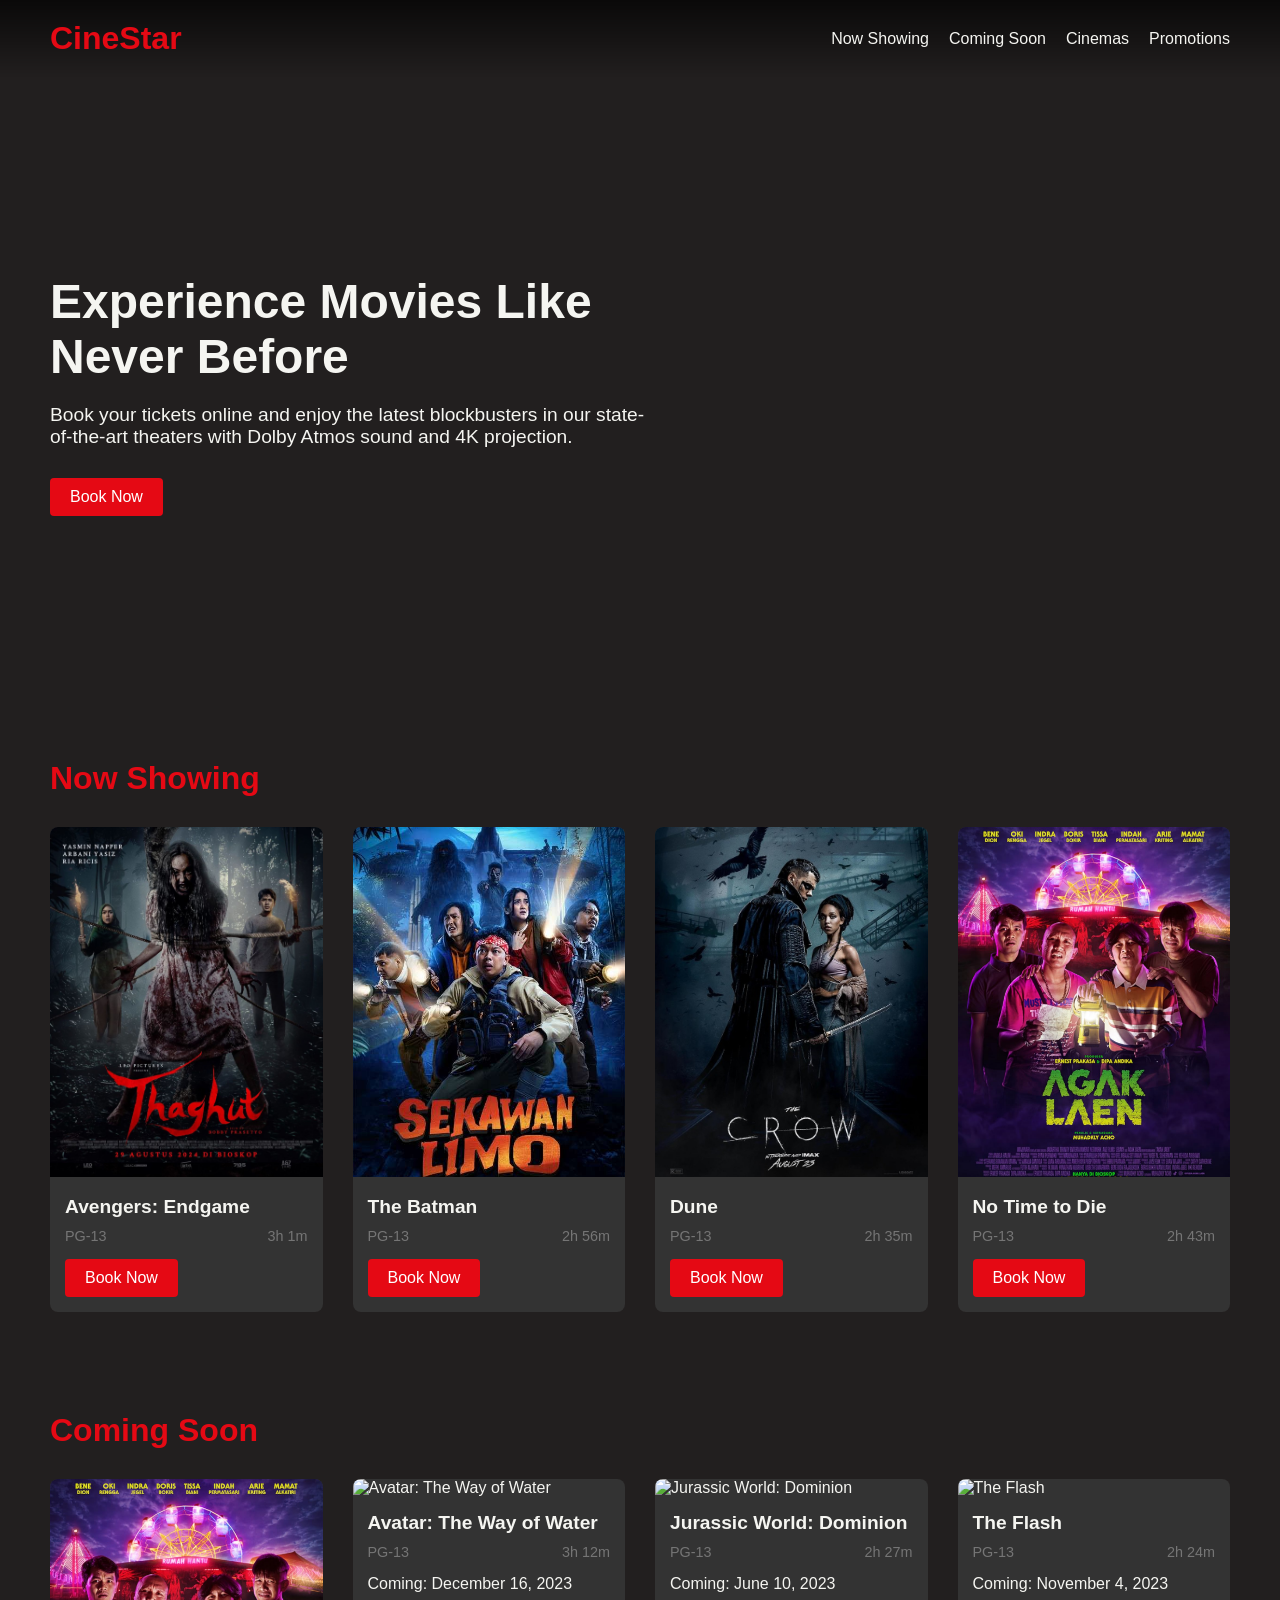
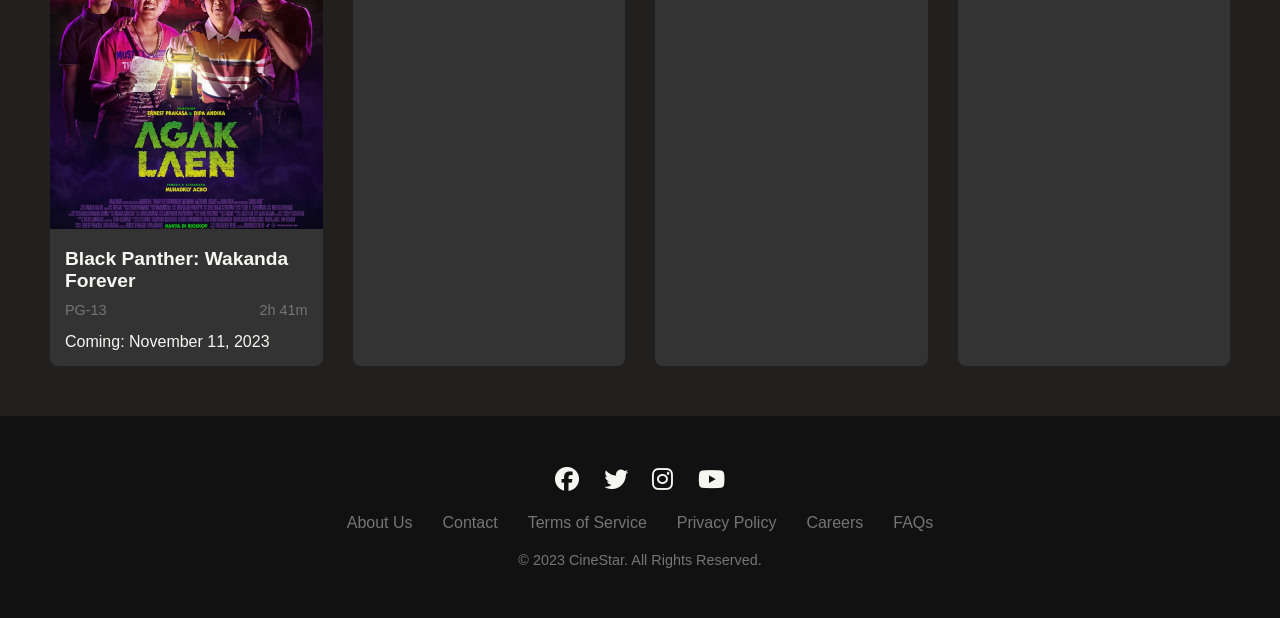
==== index.html @ fe5dc3d9 "Add files via upload" ====
<!DOCTYPE html>
<html lang="id">
<head>
    <meta charset="UTF-8">
    <meta name="viewport" content="width=device-width, initial-scale=1.0">
    <title>CineStar - Tiket Bioskop Online</title>
    <link rel="stylesheet" href="style.css">
    <link rel="stylesheet" href="https://cdnjs.cloudflare.com/ajax/libs/font-awesome/6.4.0/css/all.min.css">
 
</head>
<body>
    <header id="header">
        <a href="#" class="logo">CineStar</a>
        <nav>
            <ul>
                <li><a href="#now-showing">Now Showing</a></li>
                <li><a href="#coming-soon">Coming Soon</a></li>
                <li><a href="#cinemas">Cinemas</a></li>
                <li><a href="#promotions">Promotions</a></li>
            </ul>
        </nav>
    </header>

    <section class="hero">
        <div class="hero-content">
            <h1>Experience Movies Like Never Before</h1>
            <p>Book your tickets online and enjoy the latest blockbusters in our state-of-the-art theaters with Dolby Atmos sound and 4K projection.</p>
            <button class="btn">Book Now</button>
        </div>
    </section>

    <section id="now-showing" class="now-showing">
        <h2 class="section-title">Now Showing</h2>
        <div class="movies-container" id="nowShowingMovies">
            <!-- Movies will be loaded here via JavaScript -->
        </div>
    </section>

    <section id="coming-soon" class="coming-soon">
        <h2 class="section-title">Coming Soon</h2>
        <div class="movies-container" id="comingSoonMovies">
            <!-- Movies will be loaded here via JavaScript -->
        </div>
    </section>

    <div id="bookingModal" class="booking-modal">
        <div class="modal-content">
            <span class="close-modal">&times;</span>
            
            <div class="modal-header">
                <img id="modalMoviePoster" class="modal-poster" src="" alt="Movie Poster">
                <div class="modal-movie-info">
                    <h2 id="modalMovieTitle">Movie Title</h2>
                    <p id="modalMovieGenre">Action, Adventure</p>
                    <p id="modalMovieDuration">2h 15m</p>
                    <p id="modalMovieSynopsis">Lorem ipsum dolor sit amet, consectetur adipiscing elit. Nullam auctor, nisl eget ultricies tincidunt, nisl nisl aliquam nisl, eget ultricies nisl nisl eget nisl.</p>
                </div>
            </div>

            <div class="booking-steps">
                <div class="step active" data-step="1">
                    <div class="step-number">1</div>
                    <div>Date & Time</div>
                </div>
                <div class="step" data-step="2">
                    <div class="step-number">2</div>
                    <div>Seats</div>
                </div>
                <div class="step" data-step="3">
                    <div class="step-number">3</div>
                    <div>Payment</div>
                </div>
            </div>

            <!-- Step 1: Date & Time -->
            <div id="step1" class="booking-form active">
                <div class="form-row">
                    <div class="form-group">
                        <label for="cinema">Cinema</label>
                        <select id="cinema">
                            <option value="">Select Cinema</option>
                            <option value="cinestar-central">CineStar Central Plaza</option>
                            <option value="cinestar-west">CineStar West Mall</option>
                            <option value="cinestar-east">CineStar East Point</option>
                        </select>
                    </div>
                    <div class="form-group">
                        <label for="date">Date</label>
                        <input type="date" id="date">
                    </div>
                </div>
                <div class="form-group">
                    <label>Available Times</label>
                    <div class="time-slots">
                        <button class="time-slot btn">10:00 AM</button>
                        <button class="time-slot btn">1:30 PM</button>
                        <button class="time-slot btn">4:45 PM</button>
                        <button class="time-slot btn">8:00 PM</button>
                        <button class="time-slot btn">10:30 PM</button>
                    </div>
                </div>
                <div class="navigation-buttons">
                    <button class="btn next-step" data-next="2">Next</button>
                </div>
            </div>

            <!-- Step 2: Seats Selection -->
            <div id="step2" class="booking-form">
                <div class="form-group">
                    <label for="ticket-type">Ticket Type</label>
                    <select id="ticket-type">
                        <option value="regular">Regular - Rp 40,000</option>
                        <option value="premium">Premium - Rp 60,000</option>
                        <option value="vip">VIP - Rp 80,000</option>
                    </select>
                </div>
                
                <div class="cinema-seats">
                    <div class="screen">SCREEN</div>
                    
                    <div class="seats-legend">
                        <div class="legend-item">
                            <div class="legend-color available"></div>
                            <span>Available</span>
                        </div>
                        <div class="legend-item">
                            <div class="legend-color selected-legend"></div>
                            <span>Selected</span>
                        </div>
                        <div class="legend-item">
                            <div class="legend-color occupied-legend"></div>
                            <span>Occupied</span>
                        </div>
                    </div>
                    
                    <div class="seats-grid" id="seatsGrid">
                        <!-- Seats will be generated via JavaScript -->
                    </div>
                </div>
                
                <div class="booking-summary">
                    <div class="summary-item">
                        <span>Movie:</span>
                        <span id="summary-movie">Avengers: Endgame</span>
                    </div>
                    <div class="summary-item">
                        <span>Cinema:</span>
                        <span id="summary-cinema">CineStar Central Plaza</span>
                    </div>
                    <div class="summary-item">
                        <span>Date & Time:</span>
                        <span id="summary-time">May 15, 2023 - 4:45 PM</span>
                    </div>
                    <div class="summary-item">
                        <span>Seats:</span>
                        <span id="summary-seats">-</span>
                    </div>
                    <div class="summary-item">
                        <span>Ticket Type:</span>
                        <span id="summary-ticket-type">Regular</span>
                    </div>
                    <div class="summary-item summary-total">
                        <span>Total:</span>
                        <span id="summary-total">Rp 0</span>
                    </div>
                </div>
                
                <div class="navigation-buttons">
                    <button class="btn prev-step" data-prev="1">Back</button>
                    <button class="btn next-step" data-next="3">Next</button>
                </div>
            </div>

            <!-- Step 3: Payment -->
            <div id="step3" class="booking-form">
                <div class="form-group">
                    <label for="name">Full Name</label>
                    <input type="text" id="name" placeholder="Enter your full name">
                </div>
                <div class="form-group">
                    <label for="email">Email</label>
                    <input type="email" id="email" placeholder="Enter your email">
                </div>
                <div class="form-group">
                    <label for="phone">Phone Number</label>
                    <input type="tel" id="phone" placeholder="Enter your phone number">
                </div>
                <div class="form-group">
                    <label for="payment-method">Payment Method</label>
                    <select id="payment-method">
                        <option value="">Select Payment Method</option>
                        <option value="credit-card">Credit Card</option>
                        <option value="debit-card">Debit Card</option>
                        <option value="gopay">GoPay</option>
                        <option value="ovo">OVO</option>
                        <option value="dana">DANA</option>
                    </select>
                </div>
                
                <div class="booking-summary">
                    <div class="summary-item">
                        <span>Movie:</span>
                        <span id="summary-movie-final">Avengers: Endgame</span>
                    </div>
                    <div class="summary-item">
                        <span>Cinema:</span>
                        <span id="summary-cinema-final">CineStar Central Plaza</span>
                    </div>
                    <div class="summary-item">
                        <span>Date & Time:</span>
                        <span id="summary-time-final">May 15, 2023 - 4:45 PM</span>
                    </div>
                    <div class="summary-item">
                        <span>Seats:</span>
                        <span id="summary-seats-final">A3, A4</span>
                    </div>
                    <div class="summary-item">
                        <span>Ticket Type:</span>
                        <span id="summary-ticket-type-final">Regular (x2)</span>
                    </div>
                    <div class="summary-item summary-total">
                        <span>Total:</span>
                        <span id="summary-total-final">Rp 80,000</span>
                    </div>
                </div>
                
                <div class="navigation-buttons">
                    <button class="btn prev-step" data-prev="2">Back</button>
                    <button class="btn" id="confirm-payment">Confirm Payment</button>
                </div>
            </div>
        </div>
    </div>

    <footer>
        <div class="social-links">
            <a href="#"><i class="fab fa-facebook"></i></a>
            <a href="#"><i class="fab fa-twitter"></i></a>
            <a href="#"><i class="fab fa-instagram"></i></a>
            <a href="#"><i class="fab fa-youtube"></i></a>
        </div>
        <div class="footer-links">
            <a href="#">About Us</a>
            <a href="#">Contact</a>
            <a href="#">Terms of Service</a>
            <a href="#">Privacy Policy</a>
            <a href="#">Careers</a>
            <a href="#">FAQs</a>
        </div>
        <p class="copyright">© 2023 CineStar. All Rights Reserved.</p>
    </footer>

     <script src="script.js"></script>
</body>
</html>
---- style.css ----
:root {
            --primary: #e50914;
            --secondary: #b81d24;
            --dark: #221f1f;
            --light: #f5f5f1;
            --gray: #757575;
        }

        * {
            margin: 0;
            padding: 0;
            box-sizing: border-box;
            font-family: 'Segoe UI', Tahoma, Geneva, Verdana, sans-serif;
        }

        body {
            background-color: var(--dark);
            color: var(--light);
        }

        header {
            background: linear-gradient(to bottom, rgba(0,0,0,0.7), rgba(0,0,0,0));
            padding: 20px 50px;
            display: flex;
            justify-content: space-between;
            align-items: center;
            position: fixed;
            width: 100%;
            top: 0;
            z-index: 100;
            transition: all 0.3s;
        }

        header.scrolled {
            background-color: var(--dark);
            box-shadow: 0 2px 10px rgba(0,0,0,0.5);
        }

        .logo {
            color: var(--primary);
            font-size: 2rem;
            font-weight: bold;
            text-decoration: none;
        }

        nav ul {
            display: flex;
            list-style: none;
        }

        nav ul li {
            margin-left: 20px;
        }

        nav ul li a {
            color: var(--light);
            text-decoration: none;
            font-weight: 500;
            transition: color 0.3s;
        }

        nav ul li a:hover {
            color: var(--primary);
        }

        .hero {
            height: 70vh;
            background: url('https://via.placeholder.com/1920x1080') no-repeat center center/cover;
            display: flex;
            align-items: center;
            padding: 0 50px;
            margin-top: 80px;
        }

        .hero-content {
            max-width: 600px;
        }

        .hero h1 {
            font-size: 3rem;
            margin-bottom: 20px;
        }

        .hero p {
            font-size: 1.2rem;
            margin-bottom: 30px;
        }

        .btn {
            padding: 10px 20px;
            background-color: var(--primary);
            color: white;
            border: none;
            border-radius: 4px;
            font-size: 1rem;
            cursor: pointer;
            transition: background-color 0.3s;
        }

        .btn:hover {
            background-color: var(--secondary);
        }

        .now-showing, .coming-soon {
            padding: 50px;
        }

        .section-title {
            font-size: 2rem;
            margin-bottom: 30px;
            color: var(--primary);
        }

        .movies-container {
            display: grid;
            grid-template-columns: repeat(auto-fill, minmax(250px, 1fr));
            gap: 30px;
        }

        .movie-card {
            background-color: #333;
            border-radius: 8px;
            overflow: hidden;
            transition: transform 0.3s;
            cursor: pointer;
        }

        .movie-card:hover {
            transform: scale(1.05);
        }

        .movie-poster {
            width: 100%;
            height: 350px;
            object-fit: cover;
        }

        .movie-info {
            padding: 15px;
        }

        .movie-title {
            font-size: 1.2rem;
            margin-bottom: 10px;
        }

        .movie-meta {
            display: flex;
            justify-content: space-between;
            color: var(--gray);
            font-size: 0.9rem;
            margin-bottom: 15px;
        }

        .booking-modal {
            display: none;
            position: fixed;
            top: 0;
            left: 0;
            width: 100%;
            height: 100%;
            background-color: rgba(0,0,0,0.8);
            z-index: 200;
            overflow-y: auto;
        }

        .modal-content {
            background-color: var(--dark);
            margin: 50px auto;
            padding: 30px;
            border-radius: 8px;
            max-width: 800px;
            width: 90%;
            position: relative;
        }

        .close-modal {
            position: absolute;
            top: 20px;
            right: 20px;
            font-size: 1.5rem;
            color: var(--light);
            cursor: pointer;
        }

        .modal-header {
            display: flex;
            margin-bottom: 30px;
        }

        .modal-poster {
            width: 200px;
            height: 300px;
            object-fit: cover;
            border-radius: 4px;
            margin-right: 30px;
        }

        .modal-movie-info h2 {
            font-size: 2rem;
            margin-bottom: 10px;
        }

        .modal-movie-info p {
            margin-bottom: 15px;
            line-height: 1.6;
        }

        .booking-steps {
            display: flex;
            margin-bottom: 20px;
        }

        .step {
            flex: 1;
            text-align: center;
            padding: 10px;
            position: relative;
            color: var(--gray);
        }

        .step.active {
            color: var(--primary);
            font-weight: bold;
        }

        .step:not(:last-child)::after {
            content: '';
            position: absolute;
            top: 50%;
            right: 0;
            width: 100%;
            height: 2px;
            background-color: var(--gray);
            z-index: -1;
        }

        .step.active:not(:last-child)::after {
            background-color: var(--primary);
        }

        .step-number {
            display: inline-block;
            width: 30px;
            height: 30px;
            background-color: var(--gray);
            color: white;
            border-radius: 50%;
            line-height: 30px;
            margin-bottom: 5px;
        }

        .step.active .step-number {
            background-color: var(--primary);
        }

        .booking-form {
            display: none;
        }

        .booking-form.active {
            display: block;
        }

        .form-group {
            margin-bottom: 20px;
        }

        .form-group label {
            display: block;
            margin-bottom: 8px;
            font-weight: 500;
        }

        .form-group input, .form-group select {
            width: 100%;
            padding: 10px;
            background-color: #333;
            border: 1px solid #555;
            border-radius: 4px;
            color: white;
        }

        .form-row {
            display: flex;
            gap: 20px;
        }

        .form-row .form-group {
            flex: 1;
        }

        .cinema-seats {
            margin-top: 30px;
        }

        .screen {
            background-color: var(--light);
            color: var(--dark);
            text-align: center;
            padding: 10px;
            margin-bottom: 30px;
            border-radius: 4px;
            font-weight: bold;
        }

        .seats-grid {
            display: grid;
            grid-template-columns: repeat(10, 1fr);
            gap: 10px;
            margin-bottom: 30px;
        }

        .seat {
            width: 30px;
            height: 30px;
            background-color: #444;
            border-radius: 4px;
            cursor: pointer;
            display: flex;
            align-items: center;
            justify-content: center;
            font-size: 0.7rem;
        }

        .seat.selected {
            background-color: var(--primary);
        }

        .seat.occupied {
            background-color: var(--gray);
            cursor: not-allowed;
        }

        .seat.legend {
            cursor: default;
            background-color: transparent;
        }

        .seats-legend {
            display: flex;
            justify-content: center;
            gap: 20px;
            margin-bottom: 30px;
        }

        .legend-item {
            display: flex;
            align-items: center;
            gap: 5px;
        }

        .legend-color {
            width: 20px;
            height: 20px;
            border-radius: 3px;
        }

        .available {
            background-color: #444;
        }

        .selected-legend {
            background-color: var(--primary);
        }

        .occupied-legend {
            background-color: var(--gray);
        }

        .booking-summary {
            background-color: #333;
            padding: 20px;
            border-radius: 8px;
            margin-top: 30px;
        }

        .summary-item {
            display: flex;
            justify-content: space-between;
            margin-bottom: 10px;
        }

        .summary-total {
            font-weight: bold;
            font-size: 1.2rem;
            border-top: 1px solid #555;
            padding-top: 10px;
            margin-top: 10px;
        }

        .navigation-buttons {
            display: flex;
            justify-content: space-between;
            margin-top: 30px;
        }

        footer {
            background-color: #111;
            padding: 50px;
            text-align: center;
        }

        .social-links {
            margin-bottom: 20px;
        }

        .social-links a {
            color: var(--light);
            font-size: 1.5rem;
            margin: 0 10px;
            transition: color 0.3s;
        }

        .social-links a:hover {
            color: var(--primary);
        }

        .footer-links {
            display: flex;
            justify-content: center;
            flex-wrap: wrap;
            margin-bottom: 20px;
        }

        .footer-links a {
            color: var(--gray);
            text-decoration: none;
            margin: 0 15px;
            transition: color 0.3s;
        }

        .footer-links a:hover {
            color: var(--light);
        }

        .copyright {
            color: var(--gray);
            font-size: 0.9rem;
        }

        @media (max-width: 768px) {
            header {
                padding: 15px 20px;
            }

            .hero {
                padding: 0 20px;
                height: 60vh;
            }

            .hero h1 {
                font-size: 2rem;
            }

            .hero p {
                font-size: 1rem;
            }

            .now-showing, .coming-soon {
                padding: 30px 20px;
            }

            .modal-header {
                flex-direction: column;
            }

            .modal-poster {
                width: 100%;
                height: auto;
                margin-right: 0;
                margin-bottom: 20px;
            }

            .form-row {
                flex-direction: column;
                gap: 0;
            }

            .seats-grid {
                grid-template-columns: repeat(5, 1fr);
            }
        }
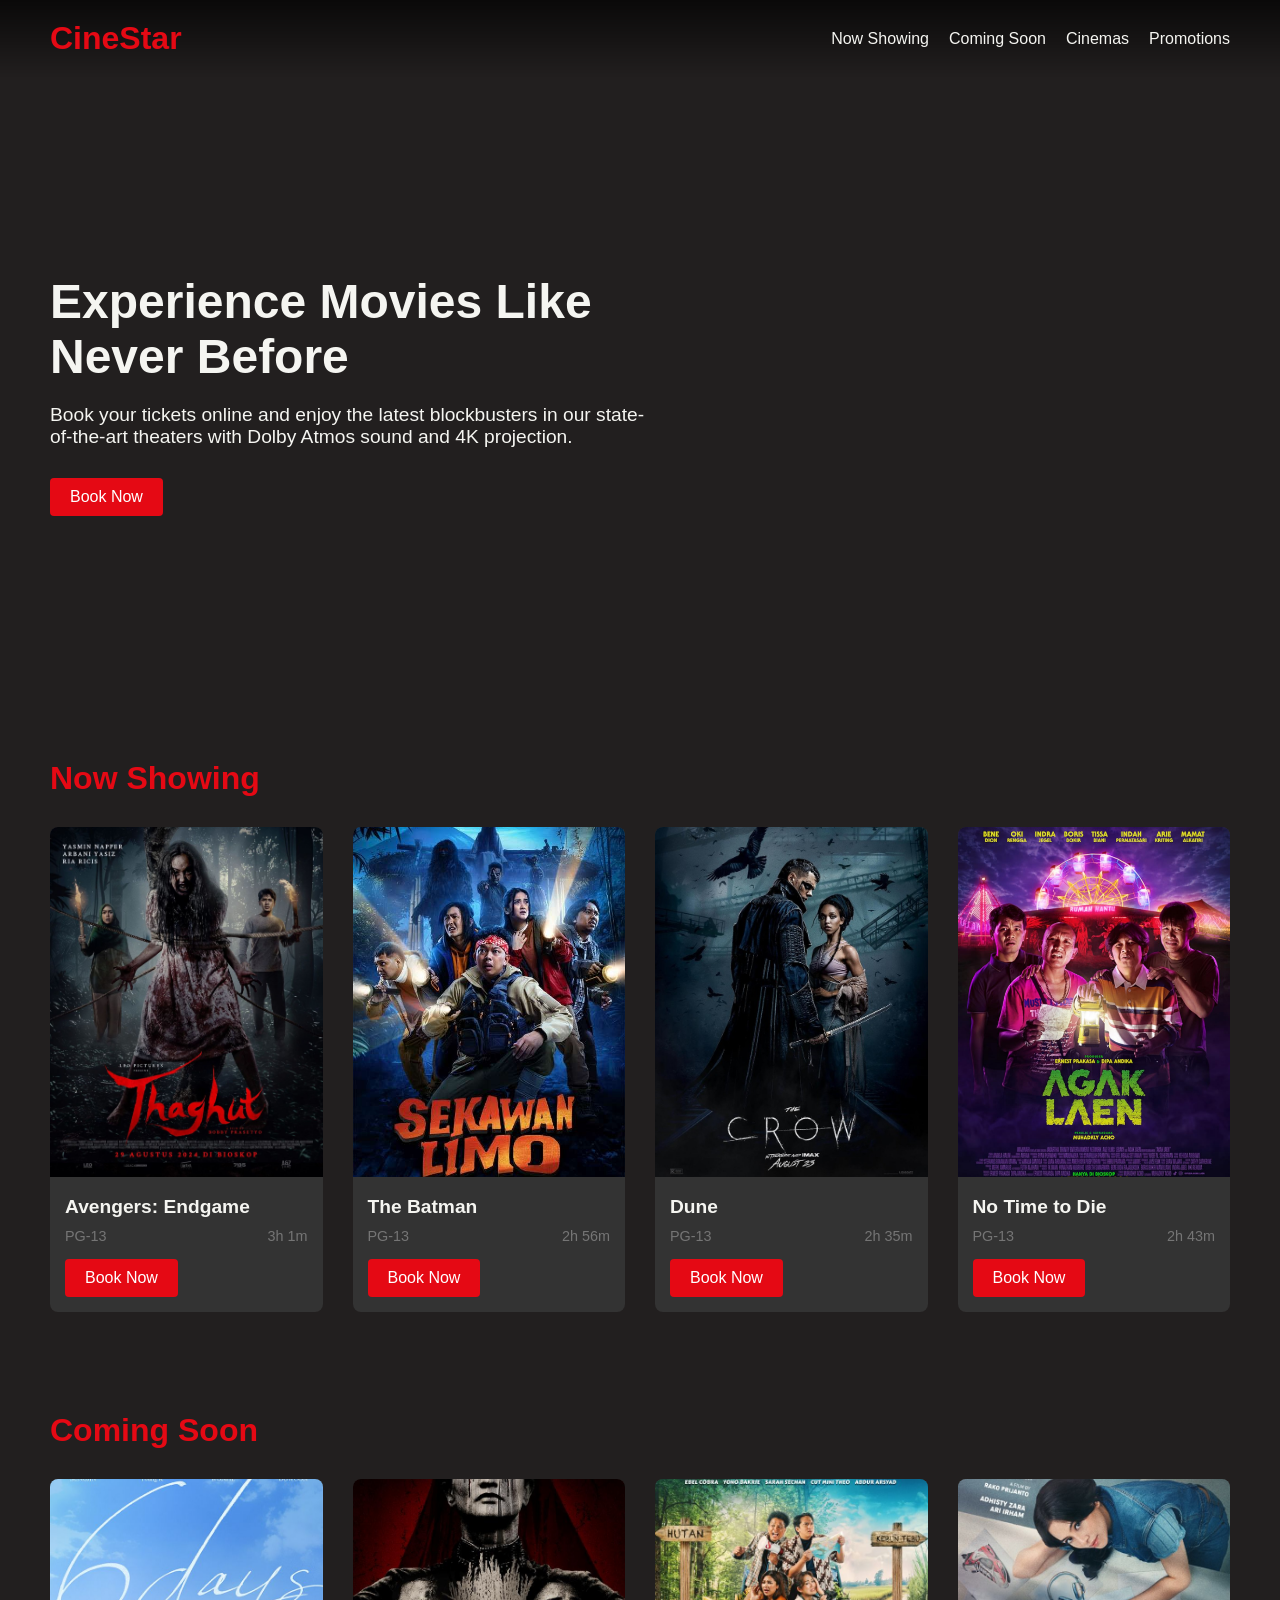
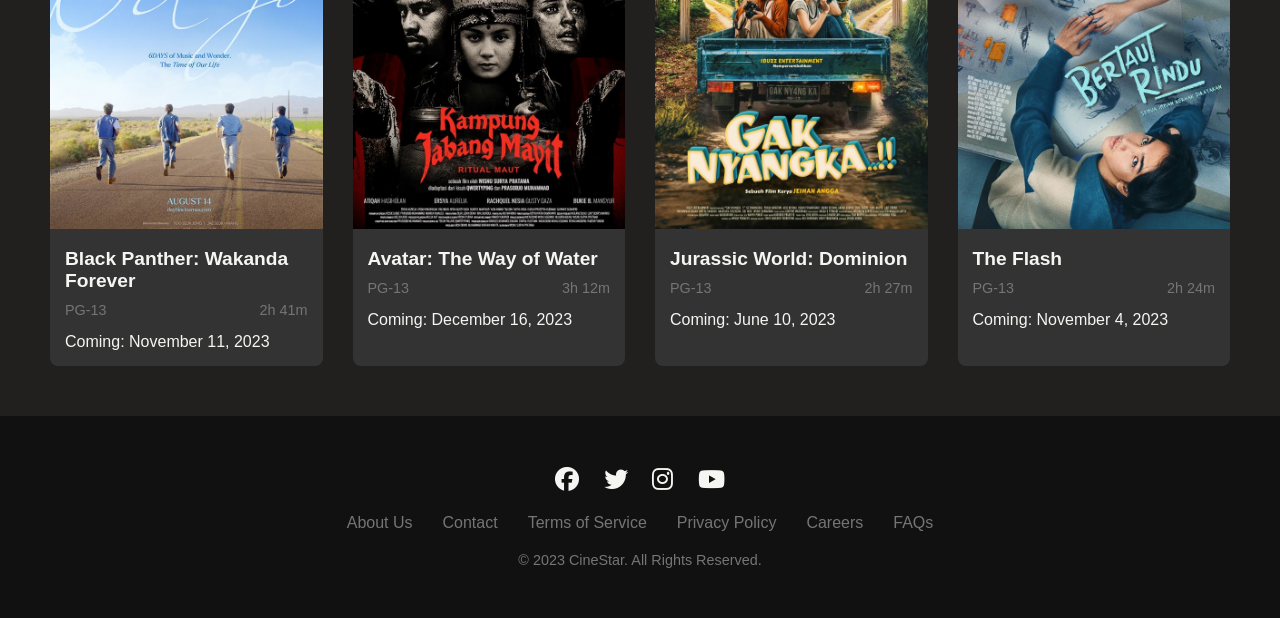
==== commit 9c3b8da1: "menambah gambar film" ====
--- a/index.html
+++ b/index.html
@@ -1,13 +1,15 @@
 <!DOCTYPE html>
 <html lang="id">
+
 <head>
     <meta charset="UTF-8">
     <meta name="viewport" content="width=device-width, initial-scale=1.0">
     <title>CineStar - Tiket Bioskop Online</title>
     <link rel="stylesheet" href="style.css">
     <link rel="stylesheet" href="https://cdnjs.cloudflare.com/ajax/libs/font-awesome/6.4.0/css/all.min.css">
- 
+
 </head>
+
 <body>
     <header id="header">
         <a href="#" class="logo">CineStar</a>
@@ -24,7 +26,8 @@
     <section class="hero">
         <div class="hero-content">
             <h1>Experience Movies Like Never Before</h1>
-            <p>Book your tickets online and enjoy the latest blockbusters in our state-of-the-art theaters with Dolby Atmos sound and 4K projection.</p>
+            <p>Book your tickets online and enjoy the latest blockbusters in our state-of-the-art theaters with Dolby
+                Atmos sound and 4K projection.</p>
             <button class="btn">Book Now</button>
         </div>
     </section>
@@ -32,28 +35,27 @@
     <section id="now-showing" class="now-showing">
         <h2 class="section-title">Now Showing</h2>
         <div class="movies-container" id="nowShowingMovies">
-            <!-- Movies will be loaded here via JavaScript -->
         </div>
     </section>
 
     <section id="coming-soon" class="coming-soon">
         <h2 class="section-title">Coming Soon</h2>
         <div class="movies-container" id="comingSoonMovies">
-            <!-- Movies will be loaded here via JavaScript -->
         </div>
     </section>
 
     <div id="bookingModal" class="booking-modal">
         <div class="modal-content">
             <span class="close-modal">&times;</span>
-            
+
             <div class="modal-header">
                 <img id="modalMoviePoster" class="modal-poster" src="" alt="Movie Poster">
                 <div class="modal-movie-info">
                     <h2 id="modalMovieTitle">Movie Title</h2>
                     <p id="modalMovieGenre">Action, Adventure</p>
                     <p id="modalMovieDuration">2h 15m</p>
-                    <p id="modalMovieSynopsis">Lorem ipsum dolor sit amet, consectetur adipiscing elit. Nullam auctor, nisl eget ultricies tincidunt, nisl nisl aliquam nisl, eget ultricies nisl nisl eget nisl.</p>
+                    <p id="modalMovieSynopsis">Lorem ipsum dolor sit amet, consectetur adipiscing elit. Nullam auctor,
+                        nisl eget ultricies tincidunt, nisl nisl aliquam nisl, eget ultricies nisl nisl eget nisl.</p>
                 </div>
             </div>
 
@@ -72,7 +74,6 @@
                 </div>
             </div>
 
-            <!-- Step 1: Date & Time -->
             <div id="step1" class="booking-form active">
                 <div class="form-row">
                     <div class="form-group">
@@ -104,7 +105,6 @@
                 </div>
             </div>
 
-            <!-- Step 2: Seats Selection -->
             <div id="step2" class="booking-form">
                 <div class="form-group">
                     <label for="ticket-type">Ticket Type</label>
@@ -114,10 +114,10 @@
                         <option value="vip">VIP - Rp 80,000</option>
                     </select>
                 </div>
-                
+
                 <div class="cinema-seats">
                     <div class="screen">SCREEN</div>
-                    
+
                     <div class="seats-legend">
                         <div class="legend-item">
                             <div class="legend-color available"></div>
@@ -132,12 +132,11 @@
                             <span>Occupied</span>
                         </div>
                     </div>
-                    
+
                     <div class="seats-grid" id="seatsGrid">
-                        <!-- Seats will be generated via JavaScript -->
-                    </div>
-                </div>
-                
+                    </div>
+                </div>
+
                 <div class="booking-summary">
                     <div class="summary-item">
                         <span>Movie:</span>
@@ -164,14 +163,14 @@
                         <span id="summary-total">Rp 0</span>
                     </div>
                 </div>
-                
+
                 <div class="navigation-buttons">
                     <button class="btn prev-step" data-prev="1">Back</button>
                     <button class="btn next-step" data-next="3">Next</button>
                 </div>
             </div>
 
-            <!-- Step 3: Payment -->
+
             <div id="step3" class="booking-form">
                 <div class="form-group">
                     <label for="name">Full Name</label>
@@ -196,7 +195,7 @@
                         <option value="dana">DANA</option>
                     </select>
                 </div>
-                
+
                 <div class="booking-summary">
                     <div class="summary-item">
                         <span>Movie:</span>
@@ -223,7 +222,7 @@
                         <span id="summary-total-final">Rp 80,000</span>
                     </div>
                 </div>
-                
+
                 <div class="navigation-buttons">
                     <button class="btn prev-step" data-prev="2">Back</button>
                     <button class="btn" id="confirm-payment">Confirm Payment</button>
@@ -250,6 +249,7 @@
         <p class="copyright">© 2023 CineStar. All Rights Reserved.</p>
     </footer>
 
-     <script src="script.js"></script>
+    <script src="script.js"></script>
 </body>
+
 </html>
--- a/style.css
+++ b/style.css
@@ -1,483 +1,486 @@
     :root {
-            --primary: #e50914;
-            --secondary: #b81d24;
-            --dark: #221f1f;
-            --light: #f5f5f1;
-            --gray: #757575;
-        }
-
-        * {
-            margin: 0;
-            padding: 0;
-            box-sizing: border-box;
-            font-family: 'Segoe UI', Tahoma, Geneva, Verdana, sans-serif;
-        }
-
-        body {
-            background-color: var(--dark);
-            color: var(--light);
-        }
-
+        --primary: #e50914;
+        --secondary: #b81d24;
+        --dark: #221f1f;
+        --light: #f5f5f1;
+        --gray: #757575;
+    }
+
+    * {
+        margin: 0;
+        padding: 0;
+        box-sizing: border-box;
+        font-family: 'Segoe UI', Tahoma, Geneva, Verdana, sans-serif;
+    }
+
+    body {
+        background-color: var(--dark);
+        color: var(--light);
+    }
+
+    header {
+        background: linear-gradient(to bottom, rgba(0, 0, 0, 0.7), rgba(0, 0, 0, 0));
+        padding: 20px 50px;
+        display: flex;
+        justify-content: space-between;
+        align-items: center;
+        position: fixed;
+        width: 100%;
+        top: 0;
+        z-index: 100;
+        transition: all 0.3s;
+    }
+
+    header.scrolled {
+        background-color: var(--dark);
+        box-shadow: 0 2px 10px rgba(0, 0, 0, 0.5);
+    }
+
+    .logo {
+        color: var(--primary);
+        font-size: 2rem;
+        font-weight: bold;
+        text-decoration: none;
+    }
+
+    nav ul {
+        display: flex;
+        list-style: none;
+    }
+
+    nav ul li {
+        margin-left: 20px;
+    }
+
+    nav ul li a {
+        color: var(--light);
+        text-decoration: none;
+        font-weight: 500;
+        transition: color 0.3s;
+    }
+
+    nav ul li a:hover {
+        color: var(--primary);
+    }
+
+    .hero {
+        height: 70vh;
+        background: url('https://via.placeholder.com/1920x1080') no-repeat center center/cover;
+        display: flex;
+        align-items: center;
+        padding: 0 50px;
+        margin-top: 80px;
+    }
+
+    .hero-content {
+        max-width: 600px;
+    }
+
+    .hero h1 {
+        font-size: 3rem;
+        margin-bottom: 20px;
+    }
+
+    .hero p {
+        font-size: 1.2rem;
+        margin-bottom: 30px;
+    }
+
+    .btn {
+        padding: 10px 20px;
+        background-color: var(--primary);
+        color: white;
+        border: none;
+        border-radius: 4px;
+        font-size: 1rem;
+        cursor: pointer;
+        transition: background-color 0.3s;
+    }
+
+    .btn:hover {
+        background-color: var(--secondary);
+    }
+
+    .now-showing,
+    .coming-soon {
+        padding: 50px;
+    }
+
+    .section-title {
+        font-size: 2rem;
+        margin-bottom: 30px;
+        color: var(--primary);
+    }
+
+    .movies-container {
+        display: grid;
+        grid-template-columns: repeat(auto-fill, minmax(250px, 1fr));
+        gap: 30px;
+    }
+
+    .movie-card {
+        background-color: #333;
+        border-radius: 8px;
+        overflow: hidden;
+        transition: transform 0.3s;
+        cursor: pointer;
+    }
+
+    .movie-card:hover {
+        transform: scale(1.05);
+    }
+
+    .movie-poster {
+        width: 100%;
+        height: 350px;
+        object-fit: cover;
+    }
+
+    .movie-info {
+        padding: 15px;
+    }
+
+    .movie-title {
+        font-size: 1.2rem;
+        margin-bottom: 10px;
+    }
+
+    .movie-meta {
+        display: flex;
+        justify-content: space-between;
+        color: var(--gray);
+        font-size: 0.9rem;
+        margin-bottom: 15px;
+    }
+
+    .booking-modal {
+        display: none;
+        position: fixed;
+        top: 0;
+        left: 0;
+        width: 100%;
+        height: 100%;
+        background-color: rgba(0, 0, 0, 0.8);
+        z-index: 200;
+        overflow-y: auto;
+    }
+
+    .modal-content {
+        background-color: var(--dark);
+        margin: 50px auto;
+        padding: 30px;
+        border-radius: 8px;
+        max-width: 800px;
+        width: 90%;
+        position: relative;
+    }
+
+    .close-modal {
+        position: absolute;
+        top: 20px;
+        right: 20px;
+        font-size: 1.5rem;
+        color: var(--light);
+        cursor: pointer;
+    }
+
+    .modal-header {
+        display: flex;
+        margin-bottom: 30px;
+    }
+
+    .modal-poster {
+        width: 200px;
+        height: 300px;
+        object-fit: cover;
+        border-radius: 4px;
+        margin-right: 30px;
+    }
+
+    .modal-movie-info h2 {
+        font-size: 2rem;
+        margin-bottom: 10px;
+    }
+
+    .modal-movie-info p {
+        margin-bottom: 15px;
+        line-height: 1.6;
+    }
+
+    .booking-steps {
+        display: flex;
+        margin-bottom: 20px;
+    }
+
+    .step {
+        flex: 1;
+        text-align: center;
+        padding: 10px;
+        position: relative;
+        color: var(--gray);
+    }
+
+    .step.active {
+        color: var(--primary);
+        font-weight: bold;
+    }
+
+    .step:not(:last-child)::after {
+        content: '';
+        position: absolute;
+        top: 50%;
+        right: 0;
+        width: 100%;
+        height: 2px;
+        background-color: var(--gray);
+        z-index: -1;
+    }
+
+    .step.active:not(:last-child)::after {
+        background-color: var(--primary);
+    }
+
+    .step-number {
+        display: inline-block;
+        width: 30px;
+        height: 30px;
+        background-color: var(--gray);
+        color: white;
+        border-radius: 50%;
+        line-height: 30px;
+        margin-bottom: 5px;
+    }
+
+    .step.active .step-number {
+        background-color: var(--primary);
+    }
+
+    .booking-form {
+        display: none;
+    }
+
+    .booking-form.active {
+        display: block;
+    }
+
+    .form-group {
+        margin-bottom: 20px;
+    }
+
+    .form-group label {
+        display: block;
+        margin-bottom: 8px;
+        font-weight: 500;
+    }
+
+    .form-group input,
+    .form-group select {
+        width: 100%;
+        padding: 10px;
+        background-color: #333;
+        border: 1px solid #555;
+        border-radius: 4px;
+        color: white;
+    }
+
+    .form-row {
+        display: flex;
+        gap: 20px;
+    }
+
+    .form-row .form-group {
+        flex: 1;
+    }
+
+    .cinema-seats {
+        margin-top: 30px;
+    }
+
+    .screen {
+        background-color: var(--light);
+        color: var(--dark);
+        text-align: center;
+        padding: 10px;
+        margin-bottom: 30px;
+        border-radius: 4px;
+        font-weight: bold;
+    }
+
+    .seats-grid {
+        display: grid;
+        grid-template-columns: repeat(10, 1fr);
+        gap: 10px;
+        margin-bottom: 30px;
+    }
+
+    .seat {
+        width: 30px;
+        height: 30px;
+        background-color: #444;
+        border-radius: 4px;
+        cursor: pointer;
+        display: flex;
+        align-items: center;
+        justify-content: center;
+        font-size: 0.7rem;
+    }
+
+    .seat.selected {
+        background-color: var(--primary);
+    }
+
+    .seat.occupied {
+        background-color: var(--gray);
+        cursor: not-allowed;
+    }
+
+    .seat.legend {
+        cursor: default;
+        background-color: transparent;
+    }
+
+    .seats-legend {
+        display: flex;
+        justify-content: center;
+        gap: 20px;
+        margin-bottom: 30px;
+    }
+
+    .legend-item {
+        display: flex;
+        align-items: center;
+        gap: 5px;
+    }
+
+    .legend-color {
+        width: 20px;
+        height: 20px;
+        border-radius: 3px;
+    }
+
+    .available {
+        background-color: #444;
+    }
+
+    .selected-legend {
+        background-color: var(--primary);
+    }
+
+    .occupied-legend {
+        background-color: var(--gray);
+    }
+
+    .booking-summary {
+        background-color: #333;
+        padding: 20px;
+        border-radius: 8px;
+        margin-top: 30px;
+    }
+
+    .summary-item {
+        display: flex;
+        justify-content: space-between;
+        margin-bottom: 10px;
+    }
+
+    .summary-total {
+        font-weight: bold;
+        font-size: 1.2rem;
+        border-top: 1px solid #555;
+        padding-top: 10px;
+        margin-top: 10px;
+    }
+
+    .navigation-buttons {
+        display: flex;
+        justify-content: space-between;
+        margin-top: 30px;
+    }
+
+    footer {
+        background-color: #111;
+        padding: 50px;
+        text-align: center;
+    }
+
+    .social-links {
+        margin-bottom: 20px;
+    }
+
+    .social-links a {
+        color: var(--light);
+        font-size: 1.5rem;
+        margin: 0 10px;
+        transition: color 0.3s;
+    }
+
+    .social-links a:hover {
+        color: var(--primary);
+    }
+
+    .footer-links {
+        display: flex;
+        justify-content: center;
+        flex-wrap: wrap;
+        margin-bottom: 20px;
+    }
+
+    .footer-links a {
+        color: var(--gray);
+        text-decoration: none;
+        margin: 0 15px;
+        transition: color 0.3s;
+    }
+
+    .footer-links a:hover {
+        color: var(--light);
+    }
+
+    .copyright {
+        color: var(--gray);
+        font-size: 0.9rem;
+    }
+
+    @media (max-width: 768px) {
         header {
-            background: linear-gradient(to bottom, rgba(0,0,0,0.7), rgba(0,0,0,0));
-            padding: 20px 50px;
-            display: flex;
-            justify-content: space-between;
-            align-items: center;
-            position: fixed;
+            padding: 15px 20px;
+        }
+
+        .hero {
+            padding: 0 20px;
+            height: 60vh;
+        }
+
+        .hero h1 {
+            font-size: 2rem;
+        }
+
+        .hero p {
+            font-size: 1rem;
+        }
+
+        .now-showing,
+        .coming-soon {
+            padding: 30px 20px;
+        }
+
+        .modal-header {
+            flex-direction: column;
+        }
+
+        .modal-poster {
             width: 100%;
-            top: 0;
-            z-index: 100;
-            transition: all 0.3s;
-        }
-
-        header.scrolled {
-            background-color: var(--dark);
-            box-shadow: 0 2px 10px rgba(0,0,0,0.5);
-        }
-
-        .logo {
-            color: var(--primary);
-            font-size: 2rem;
-            font-weight: bold;
-            text-decoration: none;
-        }
-
-        nav ul {
-            display: flex;
-            list-style: none;
-        }
-
-        nav ul li {
-            margin-left: 20px;
-        }
-
-        nav ul li a {
-            color: var(--light);
-            text-decoration: none;
-            font-weight: 500;
-            transition: color 0.3s;
-        }
-
-        nav ul li a:hover {
-            color: var(--primary);
-        }
-
-        .hero {
-            height: 70vh;
-            background: url('https://via.placeholder.com/1920x1080') no-repeat center center/cover;
-            display: flex;
-            align-items: center;
-            padding: 0 50px;
-            margin-top: 80px;
-        }
-
-        .hero-content {
-            max-width: 600px;
-        }
-
-        .hero h1 {
-            font-size: 3rem;
+            height: auto;
+            margin-right: 0;
             margin-bottom: 20px;
         }
 
-        .hero p {
-            font-size: 1.2rem;
-            margin-bottom: 30px;
-        }
-
-        .btn {
-            padding: 10px 20px;
-            background-color: var(--primary);
-            color: white;
-            border: none;
-            border-radius: 4px;
-            font-size: 1rem;
-            cursor: pointer;
-            transition: background-color 0.3s;
-        }
-
-        .btn:hover {
-            background-color: var(--secondary);
-        }
-
-        .now-showing, .coming-soon {
-            padding: 50px;
-        }
-
-        .section-title {
-            font-size: 2rem;
-            margin-bottom: 30px;
-            color: var(--primary);
-        }
-
-        .movies-container {
-            display: grid;
-            grid-template-columns: repeat(auto-fill, minmax(250px, 1fr));
-            gap: 30px;
-        }
-
-        .movie-card {
-            background-color: #333;
-            border-radius: 8px;
-            overflow: hidden;
-            transition: transform 0.3s;
-            cursor: pointer;
-        }
-
-        .movie-card:hover {
-            transform: scale(1.05);
-        }
-
-        .movie-poster {
-            width: 100%;
-            height: 350px;
-            object-fit: cover;
-        }
-
-        .movie-info {
-            padding: 15px;
-        }
-
-        .movie-title {
-            font-size: 1.2rem;
-            margin-bottom: 10px;
-        }
-
-        .movie-meta {
-            display: flex;
-            justify-content: space-between;
-            color: var(--gray);
-            font-size: 0.9rem;
-            margin-bottom: 15px;
-        }
-
-        .booking-modal {
-            display: none;
-            position: fixed;
-            top: 0;
-            left: 0;
-            width: 100%;
-            height: 100%;
-            background-color: rgba(0,0,0,0.8);
-            z-index: 200;
-            overflow-y: auto;
-        }
-
-        .modal-content {
-            background-color: var(--dark);
-            margin: 50px auto;
-            padding: 30px;
-            border-radius: 8px;
-            max-width: 800px;
-            width: 90%;
-            position: relative;
-        }
-
-        .close-modal {
-            position: absolute;
-            top: 20px;
-            right: 20px;
-            font-size: 1.5rem;
-            color: var(--light);
-            cursor: pointer;
-        }
-
-        .modal-header {
-            display: flex;
-            margin-bottom: 30px;
-        }
-
-        .modal-poster {
-            width: 200px;
-            height: 300px;
-            object-fit: cover;
-            border-radius: 4px;
-            margin-right: 30px;
-        }
-
-        .modal-movie-info h2 {
-            font-size: 2rem;
-            margin-bottom: 10px;
-        }
-
-        .modal-movie-info p {
-            margin-bottom: 15px;
-            line-height: 1.6;
-        }
-
-        .booking-steps {
-            display: flex;
-            margin-bottom: 20px;
-        }
-
-        .step {
-            flex: 1;
-            text-align: center;
-            padding: 10px;
-            position: relative;
-            color: var(--gray);
-        }
-
-        .step.active {
-            color: var(--primary);
-            font-weight: bold;
-        }
-
-        .step:not(:last-child)::after {
-            content: '';
-            position: absolute;
-            top: 50%;
-            right: 0;
-            width: 100%;
-            height: 2px;
-            background-color: var(--gray);
-            z-index: -1;
-        }
-
-        .step.active:not(:last-child)::after {
-            background-color: var(--primary);
-        }
-
-        .step-number {
-            display: inline-block;
-            width: 30px;
-            height: 30px;
-            background-color: var(--gray);
-            color: white;
-            border-radius: 50%;
-            line-height: 30px;
-            margin-bottom: 5px;
-        }
-
-        .step.active .step-number {
-            background-color: var(--primary);
-        }
-
-        .booking-form {
-            display: none;
-        }
-
-        .booking-form.active {
-            display: block;
-        }
-
-        .form-group {
-            margin-bottom: 20px;
-        }
-
-        .form-group label {
-            display: block;
-            margin-bottom: 8px;
-            font-weight: 500;
-        }
-
-        .form-group input, .form-group select {
-            width: 100%;
-            padding: 10px;
-            background-color: #333;
-            border: 1px solid #555;
-            border-radius: 4px;
-            color: white;
-        }
-
         .form-row {
-            display: flex;
-            gap: 20px;
-        }
-
-        .form-row .form-group {
-            flex: 1;
-        }
-
-        .cinema-seats {
-            margin-top: 30px;
-        }
-
-        .screen {
-            background-color: var(--light);
-            color: var(--dark);
-            text-align: center;
-            padding: 10px;
-            margin-bottom: 30px;
-            border-radius: 4px;
-            font-weight: bold;
+            flex-direction: column;
+            gap: 0;
         }
 
         .seats-grid {
-            display: grid;
-            grid-template-columns: repeat(10, 1fr);
-            gap: 10px;
-            margin-bottom: 30px;
-        }
-
-        .seat {
-            width: 30px;
-            height: 30px;
-            background-color: #444;
-            border-radius: 4px;
-            cursor: pointer;
-            display: flex;
-            align-items: center;
-            justify-content: center;
-            font-size: 0.7rem;
-        }
-
-        .seat.selected {
-            background-color: var(--primary);
-        }
-
-        .seat.occupied {
-            background-color: var(--gray);
-            cursor: not-allowed;
-        }
-
-        .seat.legend {
-            cursor: default;
-            background-color: transparent;
-        }
-
-        .seats-legend {
-            display: flex;
-            justify-content: center;
-            gap: 20px;
-            margin-bottom: 30px;
-        }
-
-        .legend-item {
-            display: flex;
-            align-items: center;
-            gap: 5px;
-        }
-
-        .legend-color {
-            width: 20px;
-            height: 20px;
-            border-radius: 3px;
-        }
-
-        .available {
-            background-color: #444;
-        }
-
-        .selected-legend {
-            background-color: var(--primary);
-        }
-
-        .occupied-legend {
-            background-color: var(--gray);
-        }
-
-        .booking-summary {
-            background-color: #333;
-            padding: 20px;
-            border-radius: 8px;
-            margin-top: 30px;
-        }
-
-        .summary-item {
-            display: flex;
-            justify-content: space-between;
-            margin-bottom: 10px;
-        }
-
-        .summary-total {
-            font-weight: bold;
-            font-size: 1.2rem;
-            border-top: 1px solid #555;
-            padding-top: 10px;
-            margin-top: 10px;
-        }
-
-        .navigation-buttons {
-            display: flex;
-            justify-content: space-between;
-            margin-top: 30px;
-        }
-
-        footer {
-            background-color: #111;
-            padding: 50px;
-            text-align: center;
-        }
-
-        .social-links {
-            margin-bottom: 20px;
-        }
-
-        .social-links a {
-            color: var(--light);
-            font-size: 1.5rem;
-            margin: 0 10px;
-            transition: color 0.3s;
-        }
-
-        .social-links a:hover {
-            color: var(--primary);
-        }
-
-        .footer-links {
-            display: flex;
-            justify-content: center;
-            flex-wrap: wrap;
-            margin-bottom: 20px;
-        }
-
-        .footer-links a {
-            color: var(--gray);
-            text-decoration: none;
-            margin: 0 15px;
-            transition: color 0.3s;
-        }
-
-        .footer-links a:hover {
-            color: var(--light);
-        }
-
-        .copyright {
-            color: var(--gray);
-            font-size: 0.9rem;
-        }
-
-        @media (max-width: 768px) {
-            header {
-                padding: 15px 20px;
-            }
-
-            .hero {
-                padding: 0 20px;
-                height: 60vh;
-            }
-
-            .hero h1 {
-                font-size: 2rem;
-            }
-
-            .hero p {
-                font-size: 1rem;
-            }
-
-            .now-showing, .coming-soon {
-                padding: 30px 20px;
-            }
-
-            .modal-header {
-                flex-direction: column;
-            }
-
-            .modal-poster {
-                width: 100%;
-                height: auto;
-                margin-right: 0;
-                margin-bottom: 20px;
-            }
-
-            .form-row {
-                flex-direction: column;
-                gap: 0;
-            }
-
-            .seats-grid {
-                grid-template-columns: repeat(5, 1fr);
-            }
-        }+            grid-template-columns: repeat(5, 1fr);
+        }
+    }
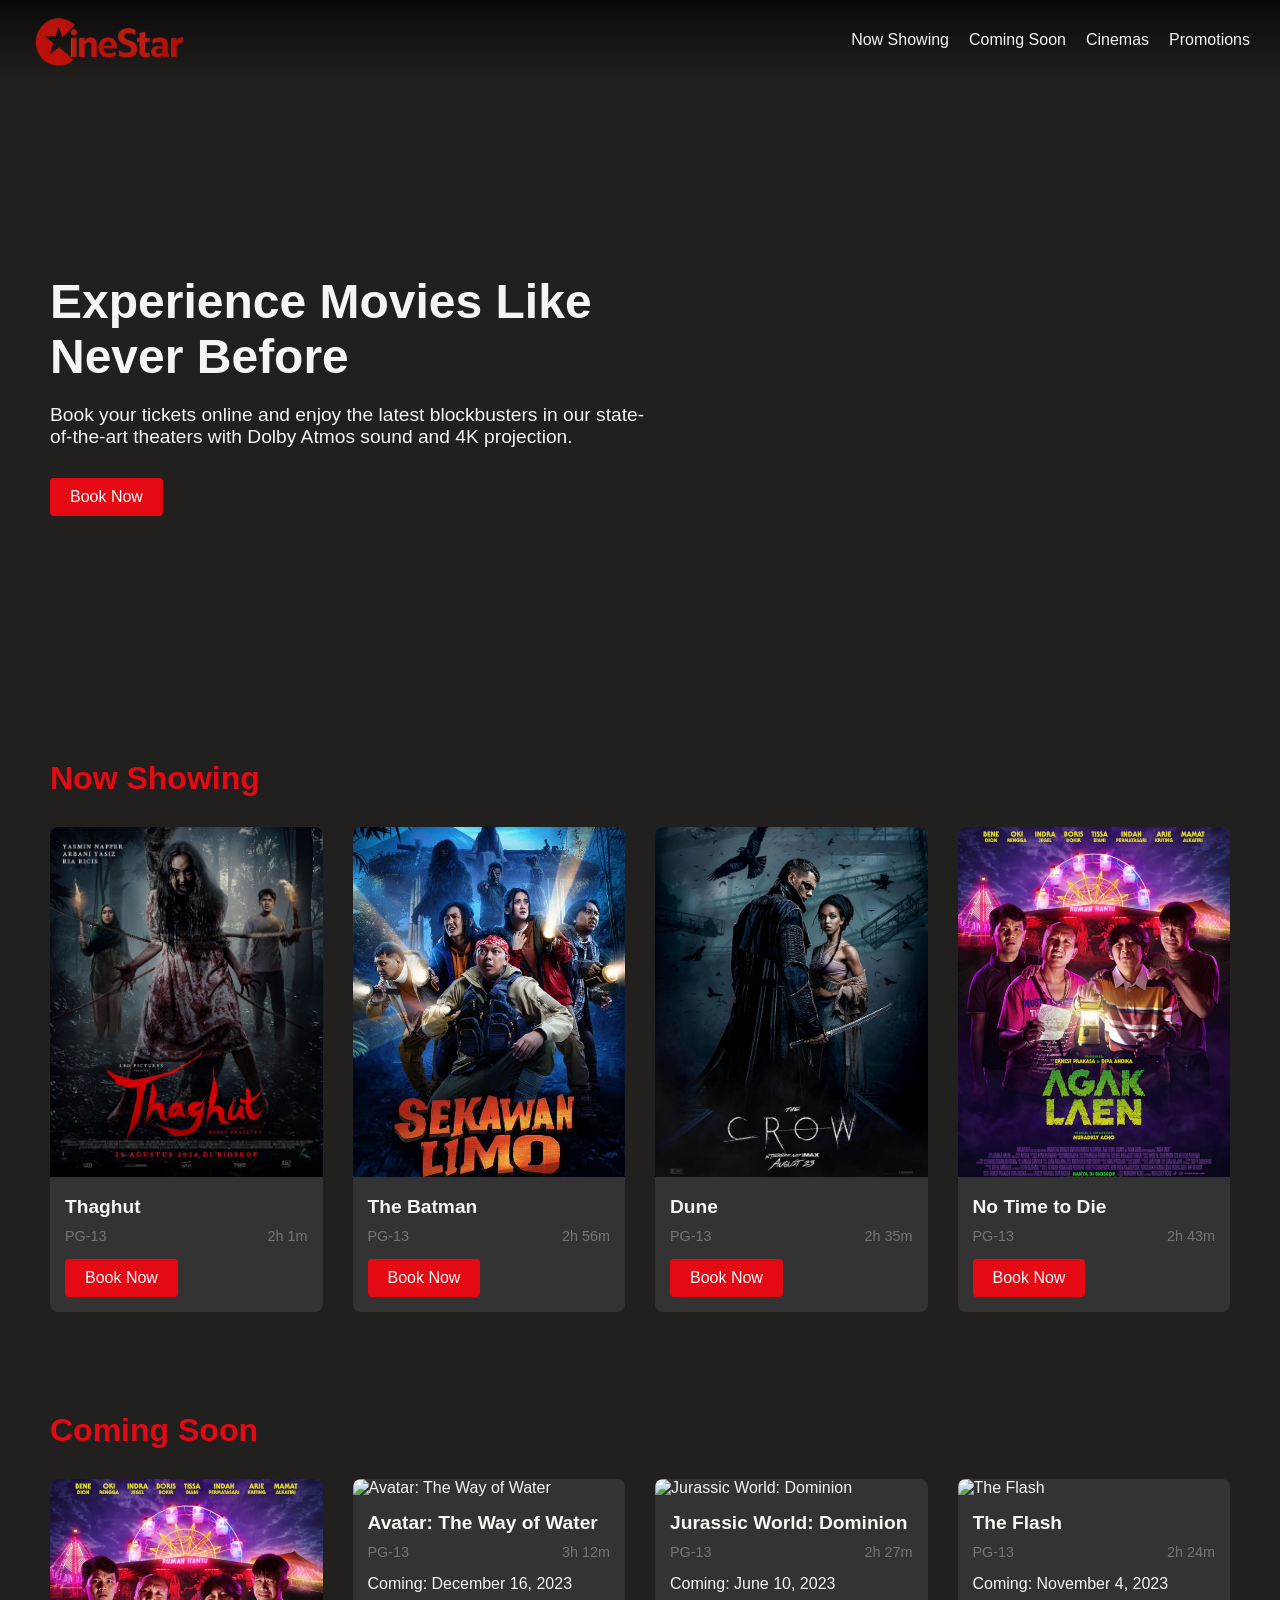
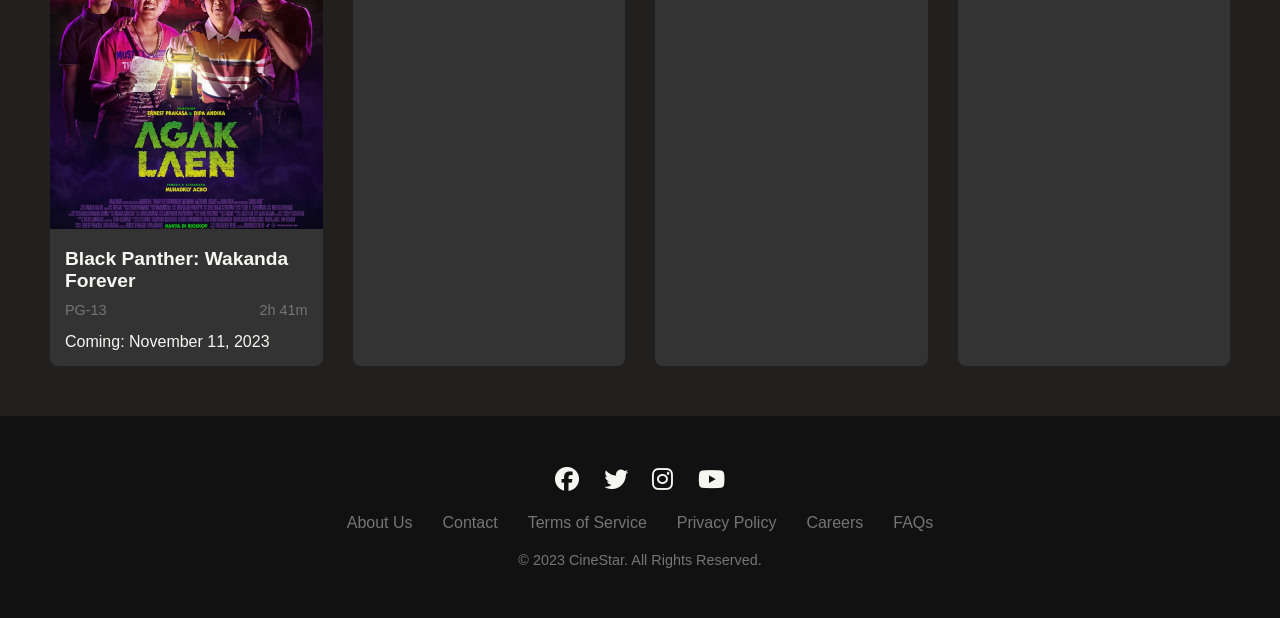
==== commit a4fe19e8: "from bintang" ====
--- a/index.html
+++ b/index.html
@@ -1,18 +1,16 @@
 <!DOCTYPE html>
 <html lang="id">
-
 <head>
     <meta charset="UTF-8">
     <meta name="viewport" content="width=device-width, initial-scale=1.0">
     <title>CineStar - Tiket Bioskop Online</title>
     <link rel="stylesheet" href="style.css">
     <link rel="stylesheet" href="https://cdnjs.cloudflare.com/ajax/libs/font-awesome/6.4.0/css/all.min.css">
-
+ 
 </head>
-
 <body>
     <header id="header">
-        <a href="#" class="logo">CineStar</a>
+        <a href="#" class="logo"><img src="logo.png" alt=""></a>
         <nav>
             <ul>
                 <li><a href="#now-showing">Now Showing</a></li>
@@ -26,8 +24,7 @@
     <section class="hero">
         <div class="hero-content">
             <h1>Experience Movies Like Never Before</h1>
-            <p>Book your tickets online and enjoy the latest blockbusters in our state-of-the-art theaters with Dolby
-                Atmos sound and 4K projection.</p>
+            <p>Book your tickets online and enjoy the latest blockbusters in our state-of-the-art theaters with Dolby Atmos sound and 4K projection.</p>
             <button class="btn">Book Now</button>
         </div>
     </section>
@@ -35,27 +32,28 @@
     <section id="now-showing" class="now-showing">
         <h2 class="section-title">Now Showing</h2>
         <div class="movies-container" id="nowShowingMovies">
+            <!-- Movies will be loaded here via JavaScript -->
         </div>
     </section>
 
     <section id="coming-soon" class="coming-soon">
         <h2 class="section-title">Coming Soon</h2>
         <div class="movies-container" id="comingSoonMovies">
+            <!-- Movies will be loaded here via JavaScript -->
         </div>
     </section>
 
     <div id="bookingModal" class="booking-modal">
         <div class="modal-content">
             <span class="close-modal">&times;</span>
-
+            
             <div class="modal-header">
                 <img id="modalMoviePoster" class="modal-poster" src="" alt="Movie Poster">
                 <div class="modal-movie-info">
                     <h2 id="modalMovieTitle">Movie Title</h2>
                     <p id="modalMovieGenre">Action, Adventure</p>
                     <p id="modalMovieDuration">2h 15m</p>
-                    <p id="modalMovieSynopsis">Lorem ipsum dolor sit amet, consectetur adipiscing elit. Nullam auctor,
-                        nisl eget ultricies tincidunt, nisl nisl aliquam nisl, eget ultricies nisl nisl eget nisl.</p>
+                    <p id="modalMovieSynopsis">Lorem ipsum dolor sit amet, consectetur adipiscing elit. Nullam auctor, nisl eget ultricies tincidunt, nisl nisl aliquam nisl, eget ultricies nisl nisl eget nisl.</p>
                 </div>
             </div>
 
@@ -74,6 +72,7 @@
                 </div>
             </div>
 
+            <!-- Step 1: Date & Time -->
             <div id="step1" class="booking-form active">
                 <div class="form-row">
                     <div class="form-group">
@@ -105,6 +104,7 @@
                 </div>
             </div>
 
+            <!-- Step 2: Seats Selection -->
             <div id="step2" class="booking-form">
                 <div class="form-group">
                     <label for="ticket-type">Ticket Type</label>
@@ -114,10 +114,10 @@
                         <option value="vip">VIP - Rp 80,000</option>
                     </select>
                 </div>
-
+                
                 <div class="cinema-seats">
                     <div class="screen">SCREEN</div>
-
+                    
                     <div class="seats-legend">
                         <div class="legend-item">
                             <div class="legend-color available"></div>
@@ -132,11 +132,12 @@
                             <span>Occupied</span>
                         </div>
                     </div>
-
+                    
                     <div class="seats-grid" id="seatsGrid">
-                    </div>
-                </div>
-
+                        <!-- Seats will be generated via JavaScript -->
+                    </div>
+                </div>
+                
                 <div class="booking-summary">
                     <div class="summary-item">
                         <span>Movie:</span>
@@ -163,14 +164,14 @@
                         <span id="summary-total">Rp 0</span>
                     </div>
                 </div>
-
+                
                 <div class="navigation-buttons">
                     <button class="btn prev-step" data-prev="1">Back</button>
                     <button class="btn next-step" data-next="3">Next</button>
                 </div>
             </div>
 
-
+            <!-- Step 3: Payment -->
             <div id="step3" class="booking-form">
                 <div class="form-group">
                     <label for="name">Full Name</label>
@@ -195,7 +196,7 @@
                         <option value="dana">DANA</option>
                     </select>
                 </div>
-
+                
                 <div class="booking-summary">
                     <div class="summary-item">
                         <span>Movie:</span>
@@ -222,7 +223,7 @@
                         <span id="summary-total-final">Rp 80,000</span>
                     </div>
                 </div>
-
+                
                 <div class="navigation-buttons">
                     <button class="btn prev-step" data-prev="2">Back</button>
                     <button class="btn" id="confirm-payment">Confirm Payment</button>
@@ -249,7 +250,6 @@
         <p class="copyright">© 2023 CineStar. All Rights Reserved.</p>
     </footer>
 
-    <script src="script.js"></script>
+     <script src="script.js"></script>
 </body>
-
 </html>
--- a/style.css
+++ b/style.css
@@ -1,486 +1,483 @@
     :root {
-        --primary: #e50914;
-        --secondary: #b81d24;
-        --dark: #221f1f;
-        --light: #f5f5f1;
-        --gray: #757575;
-    }
-
-    * {
-        margin: 0;
-        padding: 0;
-        box-sizing: border-box;
-        font-family: 'Segoe UI', Tahoma, Geneva, Verdana, sans-serif;
-    }
-
-    body {
-        background-color: var(--dark);
-        color: var(--light);
-    }
-
-    header {
-        background: linear-gradient(to bottom, rgba(0, 0, 0, 0.7), rgba(0, 0, 0, 0));
-        padding: 20px 50px;
-        display: flex;
-        justify-content: space-between;
-        align-items: center;
-        position: fixed;
-        width: 100%;
-        top: 0;
-        z-index: 100;
-        transition: all 0.3s;
-    }
-
-    header.scrolled {
-        background-color: var(--dark);
-        box-shadow: 0 2px 10px rgba(0, 0, 0, 0.5);
-    }
-
-    .logo {
-        color: var(--primary);
-        font-size: 2rem;
-        font-weight: bold;
-        text-decoration: none;
-    }
-
-    nav ul {
-        display: flex;
-        list-style: none;
-    }
-
-    nav ul li {
-        margin-left: 20px;
-    }
-
-    nav ul li a {
-        color: var(--light);
-        text-decoration: none;
-        font-weight: 500;
-        transition: color 0.3s;
-    }
-
-    nav ul li a:hover {
-        color: var(--primary);
-    }
-
-    .hero {
-        height: 70vh;
-        background: url('https://via.placeholder.com/1920x1080') no-repeat center center/cover;
-        display: flex;
-        align-items: center;
-        padding: 0 50px;
-        margin-top: 80px;
-    }
-
-    .hero-content {
-        max-width: 600px;
-    }
-
-    .hero h1 {
-        font-size: 3rem;
-        margin-bottom: 20px;
-    }
-
-    .hero p {
-        font-size: 1.2rem;
-        margin-bottom: 30px;
-    }
-
-    .btn {
-        padding: 10px 20px;
-        background-color: var(--primary);
-        color: white;
-        border: none;
-        border-radius: 4px;
-        font-size: 1rem;
-        cursor: pointer;
-        transition: background-color 0.3s;
-    }
-
-    .btn:hover {
-        background-color: var(--secondary);
-    }
-
-    .now-showing,
-    .coming-soon {
-        padding: 50px;
-    }
-
-    .section-title {
-        font-size: 2rem;
-        margin-bottom: 30px;
-        color: var(--primary);
-    }
-
-    .movies-container {
-        display: grid;
-        grid-template-columns: repeat(auto-fill, minmax(250px, 1fr));
-        gap: 30px;
-    }
-
-    .movie-card {
-        background-color: #333;
-        border-radius: 8px;
-        overflow: hidden;
-        transition: transform 0.3s;
-        cursor: pointer;
-    }
-
-    .movie-card:hover {
-        transform: scale(1.05);
-    }
-
-    .movie-poster {
-        width: 100%;
-        height: 350px;
-        object-fit: cover;
-    }
-
-    .movie-info {
-        padding: 15px;
-    }
-
-    .movie-title {
-        font-size: 1.2rem;
-        margin-bottom: 10px;
-    }
-
-    .movie-meta {
-        display: flex;
-        justify-content: space-between;
-        color: var(--gray);
-        font-size: 0.9rem;
-        margin-bottom: 15px;
-    }
-
-    .booking-modal {
-        display: none;
-        position: fixed;
-        top: 0;
-        left: 0;
-        width: 100%;
-        height: 100%;
-        background-color: rgba(0, 0, 0, 0.8);
-        z-index: 200;
-        overflow-y: auto;
-    }
-
-    .modal-content {
-        background-color: var(--dark);
-        margin: 50px auto;
-        padding: 30px;
-        border-radius: 8px;
-        max-width: 800px;
-        width: 90%;
-        position: relative;
-    }
-
-    .close-modal {
-        position: absolute;
-        top: 20px;
-        right: 20px;
-        font-size: 1.5rem;
-        color: var(--light);
-        cursor: pointer;
-    }
-
-    .modal-header {
-        display: flex;
-        margin-bottom: 30px;
-    }
-
-    .modal-poster {
-        width: 200px;
-        height: 300px;
-        object-fit: cover;
-        border-radius: 4px;
-        margin-right: 30px;
-    }
-
-    .modal-movie-info h2 {
-        font-size: 2rem;
-        margin-bottom: 10px;
-    }
-
-    .modal-movie-info p {
-        margin-bottom: 15px;
-        line-height: 1.6;
-    }
-
-    .booking-steps {
-        display: flex;
-        margin-bottom: 20px;
-    }
-
-    .step {
-        flex: 1;
-        text-align: center;
-        padding: 10px;
-        position: relative;
-        color: var(--gray);
-    }
-
-    .step.active {
-        color: var(--primary);
-        font-weight: bold;
-    }
-
-    .step:not(:last-child)::after {
-        content: '';
-        position: absolute;
-        top: 50%;
-        right: 0;
-        width: 100%;
-        height: 2px;
-        background-color: var(--gray);
-        z-index: -1;
-    }
-
-    .step.active:not(:last-child)::after {
-        background-color: var(--primary);
-    }
-
-    .step-number {
-        display: inline-block;
-        width: 30px;
-        height: 30px;
-        background-color: var(--gray);
-        color: white;
-        border-radius: 50%;
-        line-height: 30px;
-        margin-bottom: 5px;
-    }
-
-    .step.active .step-number {
-        background-color: var(--primary);
-    }
-
-    .booking-form {
-        display: none;
-    }
-
-    .booking-form.active {
-        display: block;
-    }
-
-    .form-group {
-        margin-bottom: 20px;
-    }
-
-    .form-group label {
-        display: block;
-        margin-bottom: 8px;
-        font-weight: 500;
-    }
-
-    .form-group input,
-    .form-group select {
-        width: 100%;
-        padding: 10px;
-        background-color: #333;
-        border: 1px solid #555;
-        border-radius: 4px;
-        color: white;
-    }
-
-    .form-row {
-        display: flex;
-        gap: 20px;
-    }
-
-    .form-row .form-group {
-        flex: 1;
-    }
-
-    .cinema-seats {
-        margin-top: 30px;
-    }
-
-    .screen {
-        background-color: var(--light);
-        color: var(--dark);
-        text-align: center;
-        padding: 10px;
-        margin-bottom: 30px;
-        border-radius: 4px;
-        font-weight: bold;
-    }
-
-    .seats-grid {
-        display: grid;
-        grid-template-columns: repeat(10, 1fr);
-        gap: 10px;
-        margin-bottom: 30px;
-    }
-
-    .seat {
-        width: 30px;
-        height: 30px;
-        background-color: #444;
-        border-radius: 4px;
-        cursor: pointer;
-        display: flex;
-        align-items: center;
-        justify-content: center;
-        font-size: 0.7rem;
-    }
-
-    .seat.selected {
-        background-color: var(--primary);
-    }
-
-    .seat.occupied {
-        background-color: var(--gray);
-        cursor: not-allowed;
-    }
-
-    .seat.legend {
-        cursor: default;
-        background-color: transparent;
-    }
-
-    .seats-legend {
-        display: flex;
-        justify-content: center;
-        gap: 20px;
-        margin-bottom: 30px;
-    }
-
-    .legend-item {
-        display: flex;
-        align-items: center;
-        gap: 5px;
-    }
-
-    .legend-color {
-        width: 20px;
-        height: 20px;
-        border-radius: 3px;
-    }
-
-    .available {
-        background-color: #444;
-    }
-
-    .selected-legend {
-        background-color: var(--primary);
-    }
-
-    .occupied-legend {
-        background-color: var(--gray);
-    }
-
-    .booking-summary {
-        background-color: #333;
-        padding: 20px;
-        border-radius: 8px;
-        margin-top: 30px;
-    }
-
-    .summary-item {
-        display: flex;
-        justify-content: space-between;
-        margin-bottom: 10px;
-    }
-
-    .summary-total {
-        font-weight: bold;
-        font-size: 1.2rem;
-        border-top: 1px solid #555;
-        padding-top: 10px;
-        margin-top: 10px;
-    }
-
-    .navigation-buttons {
-        display: flex;
-        justify-content: space-between;
-        margin-top: 30px;
-    }
-
-    footer {
-        background-color: #111;
-        padding: 50px;
-        text-align: center;
-    }
-
-    .social-links {
-        margin-bottom: 20px;
-    }
-
-    .social-links a {
-        color: var(--light);
-        font-size: 1.5rem;
-        margin: 0 10px;
-        transition: color 0.3s;
-    }
-
-    .social-links a:hover {
-        color: var(--primary);
-    }
-
-    .footer-links {
-        display: flex;
-        justify-content: center;
-        flex-wrap: wrap;
-        margin-bottom: 20px;
-    }
-
-    .footer-links a {
-        color: var(--gray);
-        text-decoration: none;
-        margin: 0 15px;
-        transition: color 0.3s;
-    }
-
-    .footer-links a:hover {
-        color: var(--light);
-    }
-
-    .copyright {
-        color: var(--gray);
-        font-size: 0.9rem;
-    }
-
-    @media (max-width: 768px) {
+            --primary: #e50914;
+            --secondary: #b81d24;
+            --dark: #221f1f;
+            --light: #f5f5f1;
+            --gray: #757575;
+        }
+
+        * {
+            margin: 0;
+            padding: 0;
+            box-sizing: border-box;
+            font-family: 'Segoe UI', Tahoma, Geneva, Verdana, sans-serif;
+        }
+
+        body {
+            background-color: var(--dark);
+            color: var(--light);
+        }
+
         header {
-            padding: 15px 20px;
+            background: linear-gradient(to bottom, rgba(0,0,0,0.7), rgba(0,0,0,0));
+            padding: 10px 30px;
+            display: flex;
+            justify-content: space-between;
+            align-items: center;
+            position: fixed;
+            width: 100%;
+            top: 0;
+            z-index: 1000;
+            transition: all 0.3s;
+            margin-right: auto; /* Dorong elemen lain ke kanan */
+        }
+
+        header.scrolled {
+            background-color: var(--dark);
+            box-shadow: 0 2px 10px rgba(0,0,0,0.5);
+        }
+
+.logo img {
+    height: 60px; /* Ukuran besar tapi masih aman */
+    max-height: 60px;
+    width: auto;
+    display: block;
+}
+        nav ul {
+            display: flex;
+            list-style: none;
+        }
+
+        nav ul li {
+            margin-left: 20px;
+        }
+
+        nav ul li a {
+            color: var(--light);
+            text-decoration: none;
+            font-weight: 500;
+            transition: color 0.3s;
+        }
+
+        nav ul li a:hover {
+            color: var(--primary);
         }
 
         .hero {
-            padding: 0 20px;
-            height: 60vh;
+            height: 70vh;
+            background: url('https://via.placeholder.com/1920x1080') no-repeat center center/cover;
+            display: flex;
+            align-items: center;
+            padding: 0 50px;
+            margin-top: 80px;
+        }
+
+        .hero-content {
+            max-width: 600px;
         }
 
         .hero h1 {
+            font-size: 3rem;
+            margin-bottom: 20px;
+        }
+
+        .hero p {
+            font-size: 1.2rem;
+            margin-bottom: 30px;
+        }
+
+        .btn {
+            padding: 10px 20px;
+            background-color: var(--primary);
+            color: white;
+            border: none;
+            border-radius: 4px;
+            font-size: 1rem;
+            cursor: pointer;
+            transition: background-color 0.3s;
+        }
+
+        .btn:hover {
+            background-color: var(--secondary);
+        }
+
+        .now-showing, .coming-soon {
+            padding: 50px;
+        }
+
+        .section-title {
             font-size: 2rem;
-        }
-
-        .hero p {
-            font-size: 1rem;
-        }
-
-        .now-showing,
-        .coming-soon {
-            padding: 30px 20px;
+            margin-bottom: 30px;
+            color: var(--primary);
+        }
+
+        .movies-container {
+            display: grid;
+            grid-template-columns: repeat(auto-fill, minmax(250px, 1fr));
+            gap: 30px;
+        }
+
+        .movie-card {
+            background-color: #333;
+            border-radius: 8px;
+            overflow: hidden;
+            transition: transform 0.3s;
+            cursor: pointer;
+        }
+
+        .movie-card:hover {
+            transform: scale(1.05);
+        }
+
+        .movie-poster {
+            width: 100%;
+            height: 350px;
+            object-fit: cover;
+        }
+
+        .movie-info {
+            padding: 15px;
+        }
+
+        .movie-title {
+            font-size: 1.2rem;
+            margin-bottom: 10px;
+        }
+
+        .movie-meta {
+            display: flex;
+            justify-content: space-between;
+            color: var(--gray);
+            font-size: 0.9rem;
+            margin-bottom: 15px;
+        }
+
+        .booking-modal {
+            display: none;
+            position: fixed;
+            top: 0;
+            left: 0;
+            width: 100%;
+            height: 100%;
+            background-color: rgba(0,0,0,0.8);
+            z-index: 200;
+            overflow-y: auto;
+        }
+
+        .modal-content {
+            background-color: var(--dark);
+            margin: 50px auto;
+            padding: 30px;
+            border-radius: 8px;
+            max-width: 800px;
+            width: 90%;
+            position: relative;
+        }
+
+        .close-modal {
+            position: absolute;
+            top: 20px;
+            right: 20px;
+            font-size: 1.5rem;
+            color: var(--light);
+            cursor: pointer;
         }
 
         .modal-header {
-            flex-direction: column;
+            display: flex;
+            margin-bottom: 30px;
         }
 
         .modal-poster {
+            width: 200px;
+            height: 300px;
+            object-fit: cover;
+            border-radius: 4px;
+            margin-right: 30px;
+        }
+
+        .modal-movie-info h2 {
+            font-size: 2rem;
+            margin-bottom: 10px;
+        }
+
+        .modal-movie-info p {
+            margin-bottom: 15px;
+            line-height: 1.6;
+        }
+
+        .booking-steps {
+            display: flex;
+            margin-bottom: 20px;
+        }
+
+        .step {
+            flex: 1;
+            text-align: center;
+            padding: 10px;
+            position: relative;
+            color: var(--gray);
+        }
+
+        .step.active {
+            color: var(--primary);
+            font-weight: bold;
+        }
+
+        .step:not(:last-child)::after {
+            content: '';
+            position: absolute;
+            top: 50%;
+            right: 0;
             width: 100%;
-            height: auto;
-            margin-right: 0;
+            height: 2px;
+            background-color: var(--gray);
+            z-index: -1;
+        }
+
+        .step.active:not(:last-child)::after {
+            background-color: var(--primary);
+        }
+
+        .step-number {
+            display: inline-block;
+            width: 30px;
+            height: 30px;
+            background-color: var(--gray);
+            color: white;
+            border-radius: 50%;
+            line-height: 30px;
+            margin-bottom: 5px;
+        }
+
+        .step.active .step-number {
+            background-color: var(--primary);
+        }
+
+        .booking-form {
+            display: none;
+        }
+
+        .booking-form.active {
+            display: block;
+        }
+
+        .form-group {
             margin-bottom: 20px;
         }
 
+        .form-group label {
+            display: block;
+            margin-bottom: 8px;
+            font-weight: 500;
+        }
+
+        .form-group input, .form-group select {
+            width: 100%;
+            padding: 10px;
+            background-color: #333;
+            border: 1px solid #555;
+            border-radius: 4px;
+            color: white;
+        }
+
         .form-row {
-            flex-direction: column;
-            gap: 0;
+            display: flex;
+            gap: 20px;
+        }
+
+        .form-row .form-group {
+            flex: 1;
+        }
+
+        .cinema-seats {
+            margin-top: 30px;
+        }
+
+        .screen {
+            background-color: var(--light);
+            color: var(--dark);
+            text-align: center;
+            padding: 10px;
+            margin-bottom: 30px;
+            border-radius: 4px;
+            font-weight: bold;
         }
 
         .seats-grid {
-            grid-template-columns: repeat(5, 1fr);
-        }
-    }+            display: grid;
+            grid-template-columns: repeat(10, 1fr);
+            gap: 10px;
+            margin-bottom: 30px;
+        }
+
+        .seat {
+            width: 30px;
+            height: 30px;
+            background-color: #444;
+            border-radius: 4px;
+            cursor: pointer;
+            display: flex;
+            align-items: center;
+            justify-content: center;
+            font-size: 0.7rem;
+        }
+
+        .seat.selected {
+            background-color: var(--primary);
+        }
+
+        .seat.occupied {
+            background-color: var(--gray);
+            cursor: not-allowed;
+        }
+
+        .seat.legend {
+            cursor: default;
+            background-color: transparent;
+        }
+
+        .seats-legend {
+            display: flex;
+            justify-content: center;
+            gap: 20px;
+            margin-bottom: 30px;
+        }
+
+        .legend-item {
+            display: flex;
+            align-items: center;
+            gap: 5px;
+        }
+
+        .legend-color {
+            width: 20px;
+            height: 20px;
+            border-radius: 3px;
+        }
+
+        .available {
+            background-color: #444;
+        }
+
+        .selected-legend {
+            background-color: var(--primary);
+        }
+
+        .occupied-legend {
+            background-color: var(--gray);
+        }
+
+        .booking-summary {
+            background-color: #333;
+            padding: 20px;
+            border-radius: 8px;
+            margin-top: 30px;
+        }
+
+        .summary-item {
+            display: flex;
+            justify-content: space-between;
+            margin-bottom: 10px;
+        }
+
+        .summary-total {
+            font-weight: bold;
+            font-size: 1.2rem;
+            border-top: 1px solid #555;
+            padding-top: 10px;
+            margin-top: 10px;
+        }
+
+        .navigation-buttons {
+            display: flex;
+            justify-content: space-between;
+            margin-top: 30px;
+        }
+
+        footer {
+            background-color: #111;
+            padding: 50px;
+            text-align: center;
+        }
+
+        .social-links {
+            margin-bottom: 20px;
+        }
+
+        .social-links a {
+            color: var(--light);
+            font-size: 1.5rem;
+            margin: 0 10px;
+            transition: color 0.3s;
+        }
+
+        .social-links a:hover {
+            color: var(--primary);
+        }
+
+        .footer-links {
+            display: flex;
+            justify-content: center;
+            flex-wrap: wrap;
+            margin-bottom: 20px;
+        }
+
+        .footer-links a {
+            color: var(--gray);
+            text-decoration: none;
+            margin: 0 15px;
+            transition: color 0.3s;
+        }
+
+        .footer-links a:hover {
+            color: var(--light);
+        }
+
+        .copyright {
+            color: var(--gray);
+            font-size: 0.9rem;
+        }
+
+        @media (max-width: 768px) {
+            header {
+                padding: 15px 20px;
+            }
+
+            .hero {
+                padding: 0 20px;
+                height: 60vh;
+            }
+
+            .hero h1 {
+                font-size: 2rem;
+            }
+
+            .hero p {
+                font-size: 1rem;
+            }
+
+            .now-showing, .coming-soon {
+                padding: 30px 20px;
+            }
+
+            .modal-header {
+                flex-direction: column;
+            }
+
+            .modal-poster {
+                width: 100%;
+                height: auto;
+                margin-right: 0;
+                margin-bottom: 20px;
+            }
+
+            .form-row {
+                flex-direction: column;
+                gap: 0;
+            }
+
+            .seats-grid {
+                grid-template-columns: repeat(5, 1fr);
+            }
+        }
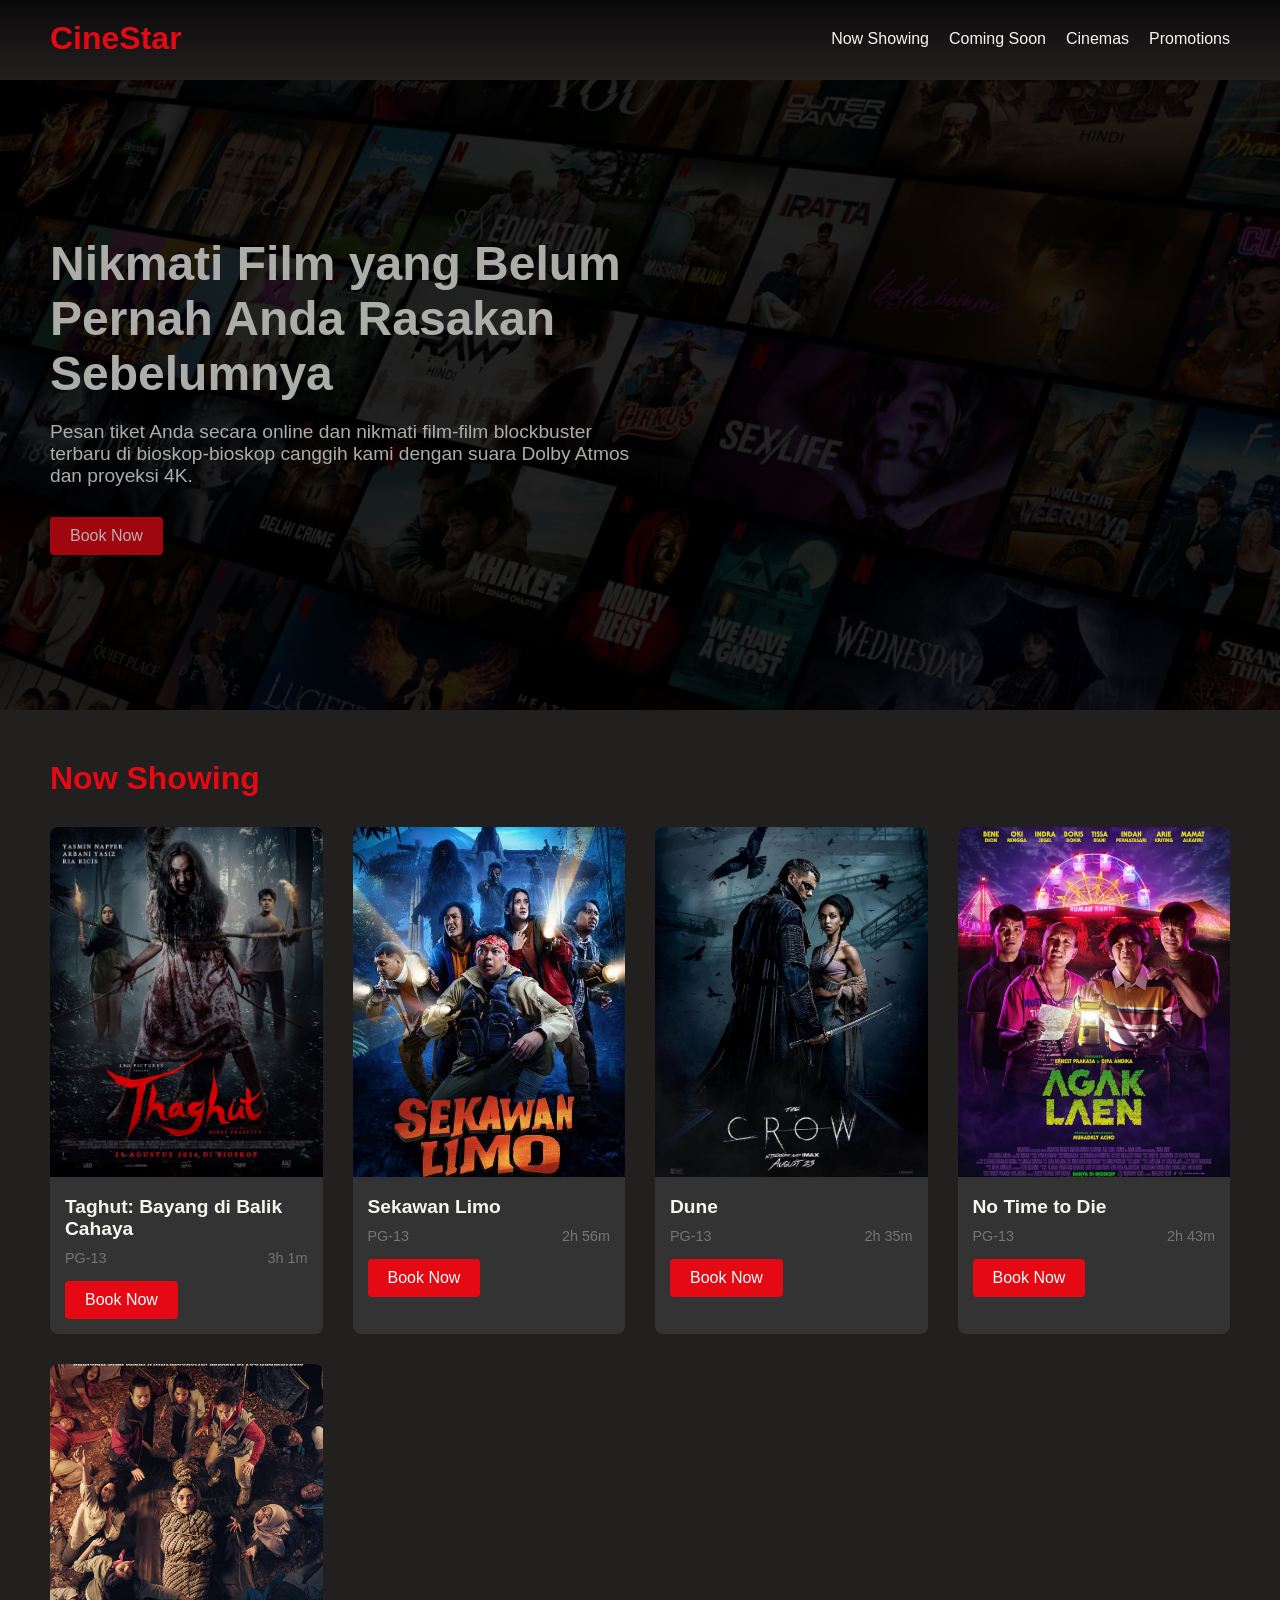
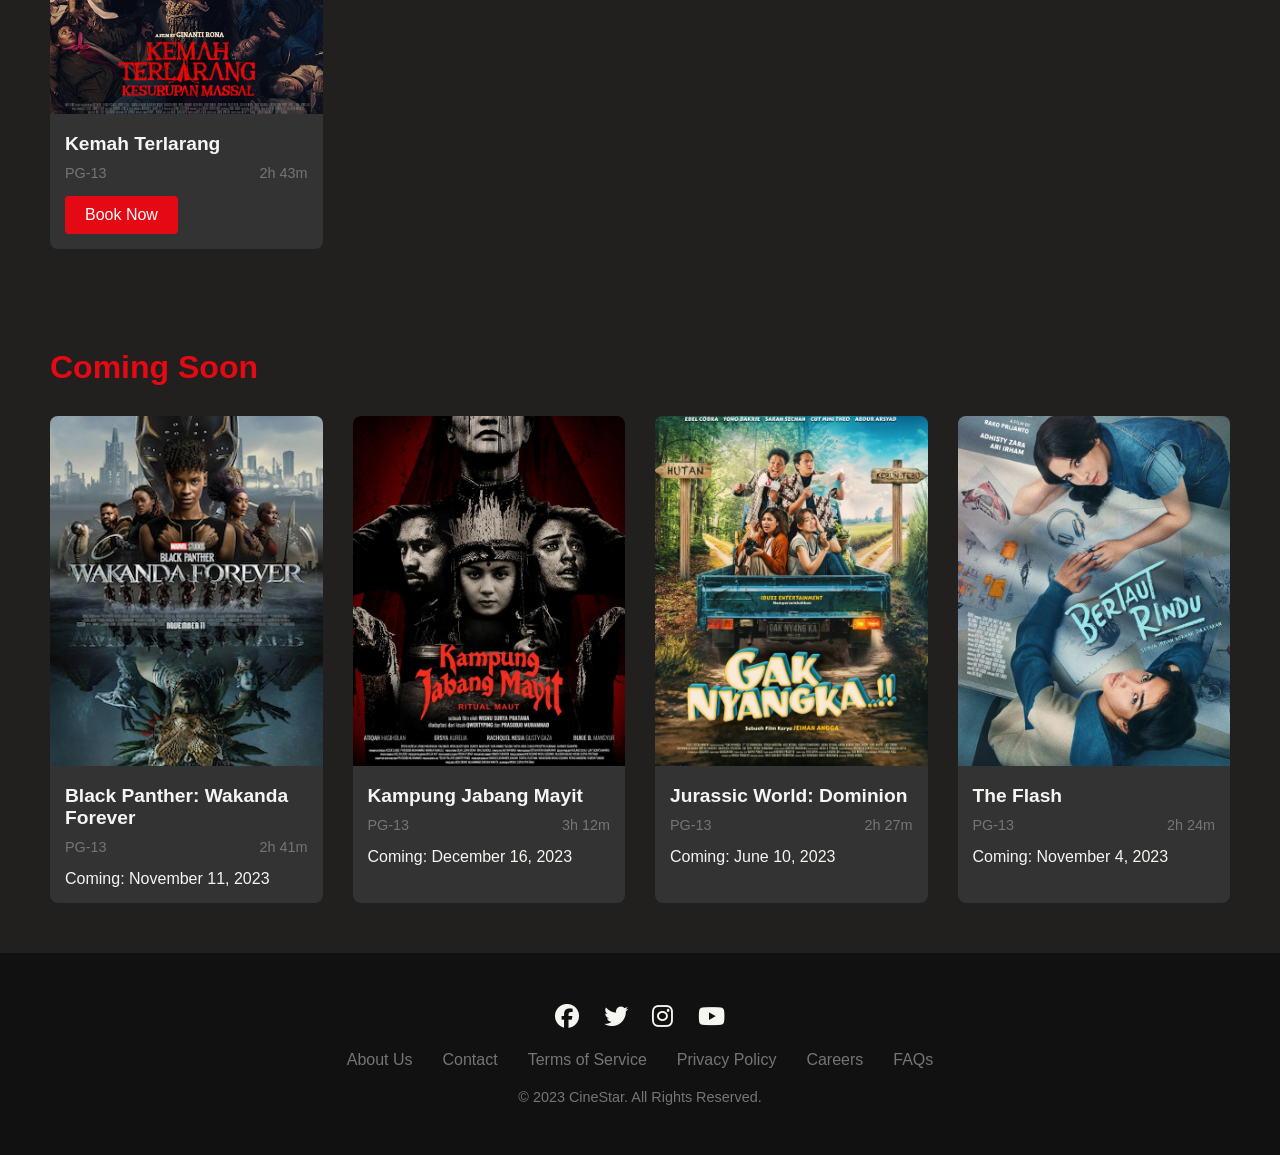
==== commit 54784436: "ubah dikit dikit" ====
--- a/index.html
+++ b/index.html
@@ -1,16 +1,18 @@
 <!DOCTYPE html>
 <html lang="id">
+
 <head>
     <meta charset="UTF-8">
     <meta name="viewport" content="width=device-width, initial-scale=1.0">
     <title>CineStar - Tiket Bioskop Online</title>
     <link rel="stylesheet" href="style.css">
     <link rel="stylesheet" href="https://cdnjs.cloudflare.com/ajax/libs/font-awesome/6.4.0/css/all.min.css">
- 
+
 </head>
+
 <body>
     <header id="header">
-        <a href="#" class="logo"><img src="logo.png" alt=""></a>
+        <a href="#" class="logo">CineStar</a>
         <nav>
             <ul>
                 <li><a href="#now-showing">Now Showing</a></li>
@@ -23,8 +25,9 @@
 
     <section class="hero">
         <div class="hero-content">
-            <h1>Experience Movies Like Never Before</h1>
-            <p>Book your tickets online and enjoy the latest blockbusters in our state-of-the-art theaters with Dolby Atmos sound and 4K projection.</p>
+            <h1>Nikmati Film yang Belum Pernah Anda Rasakan Sebelumnya</h1>
+            <p>Pesan tiket Anda secara online dan nikmati film-film blockbuster terbaru di bioskop-bioskop canggih kami
+                dengan suara Dolby Atmos dan proyeksi 4K.</p>
             <button class="btn">Book Now</button>
         </div>
     </section>
@@ -32,28 +35,27 @@
     <section id="now-showing" class="now-showing">
         <h2 class="section-title">Now Showing</h2>
         <div class="movies-container" id="nowShowingMovies">
-            <!-- Movies will be loaded here via JavaScript -->
         </div>
     </section>
 
     <section id="coming-soon" class="coming-soon">
         <h2 class="section-title">Coming Soon</h2>
         <div class="movies-container" id="comingSoonMovies">
-            <!-- Movies will be loaded here via JavaScript -->
         </div>
     </section>
 
     <div id="bookingModal" class="booking-modal">
         <div class="modal-content">
             <span class="close-modal">&times;</span>
-            
+
             <div class="modal-header">
                 <img id="modalMoviePoster" class="modal-poster" src="" alt="Movie Poster">
                 <div class="modal-movie-info">
                     <h2 id="modalMovieTitle">Movie Title</h2>
                     <p id="modalMovieGenre">Action, Adventure</p>
                     <p id="modalMovieDuration">2h 15m</p>
-                    <p id="modalMovieSynopsis">Lorem ipsum dolor sit amet, consectetur adipiscing elit. Nullam auctor, nisl eget ultricies tincidunt, nisl nisl aliquam nisl, eget ultricies nisl nisl eget nisl.</p>
+                    <p id="modalMovieSynopsis">Lorem ipsum dolor sit amet, consectetur adipiscing elit. Nullam auctor,
+                        nisl eget ultricies tincidunt, nisl nisl aliquam nisl, eget ultricies nisl nisl eget nisl.</p>
                 </div>
             </div>
 
@@ -72,7 +74,6 @@
                 </div>
             </div>
 
-            <!-- Step 1: Date & Time -->
             <div id="step1" class="booking-form active">
                 <div class="form-row">
                     <div class="form-group">
@@ -104,7 +105,6 @@
                 </div>
             </div>
 
-            <!-- Step 2: Seats Selection -->
             <div id="step2" class="booking-form">
                 <div class="form-group">
                     <label for="ticket-type">Ticket Type</label>
@@ -114,10 +114,10 @@
                         <option value="vip">VIP - Rp 80,000</option>
                     </select>
                 </div>
-                
+
                 <div class="cinema-seats">
                     <div class="screen">SCREEN</div>
-                    
+
                     <div class="seats-legend">
                         <div class="legend-item">
                             <div class="legend-color available"></div>
@@ -132,12 +132,11 @@
                             <span>Occupied</span>
                         </div>
                     </div>
-                    
+
                     <div class="seats-grid" id="seatsGrid">
-                        <!-- Seats will be generated via JavaScript -->
-                    </div>
-                </div>
-                
+                    </div>
+                </div>
+
                 <div class="booking-summary">
                     <div class="summary-item">
                         <span>Movie:</span>
@@ -164,14 +163,14 @@
                         <span id="summary-total">Rp 0</span>
                     </div>
                 </div>
-                
+
                 <div class="navigation-buttons">
                     <button class="btn prev-step" data-prev="1">Back</button>
                     <button class="btn next-step" data-next="3">Next</button>
                 </div>
             </div>
 
-            <!-- Step 3: Payment -->
+
             <div id="step3" class="booking-form">
                 <div class="form-group">
                     <label for="name">Full Name</label>
@@ -196,7 +195,7 @@
                         <option value="dana">DANA</option>
                     </select>
                 </div>
-                
+
                 <div class="booking-summary">
                     <div class="summary-item">
                         <span>Movie:</span>
@@ -223,7 +222,7 @@
                         <span id="summary-total-final">Rp 80,000</span>
                     </div>
                 </div>
-                
+
                 <div class="navigation-buttons">
                     <button class="btn prev-step" data-prev="2">Back</button>
                     <button class="btn" id="confirm-payment">Confirm Payment</button>
@@ -250,6 +249,7 @@
         <p class="copyright">© 2023 CineStar. All Rights Reserved.</p>
     </footer>
 
-     <script src="script.js"></script>
+    <script src="script.js"></script>
 </body>
+
 </html>
--- a/style.css
+++ b/style.css
@@ -1,483 +1,515 @@
     :root {
-            --primary: #e50914;
-            --secondary: #b81d24;
-            --dark: #221f1f;
-            --light: #f5f5f1;
-            --gray: #757575;
-        }
-
-        * {
-            margin: 0;
-            padding: 0;
-            box-sizing: border-box;
-            font-family: 'Segoe UI', Tahoma, Geneva, Verdana, sans-serif;
-        }
-
-        body {
-            background-color: var(--dark);
-            color: var(--light);
-        }
-
+        --primary: #e50914;
+        --secondary: #b81d24;
+        --dark: #221f1f;
+        --light: #f5f5f1;
+        --gray: #757575;
+    }
+
+    * {
+        margin: 0;
+        padding: 0;
+        box-sizing: border-box;
+        font-family: 'Segoe UI', Tahoma, Geneva, Verdana, sans-serif;
+    }
+
+    body {
+        background-color: var(--dark);
+        color: var(--light);
+    }
+
+    header {
+        background: linear-gradient(to bottom, rgba(0, 0, 0, 0.7), rgba(0, 0, 0, 0));
+        padding: 20px 50px;
+        display: flex;
+        justify-content: space-between;
+        align-items: center;
+        position: fixed;
+        width: 100%;
+        top: 0;
+        z-index: 100;
+        transition: all 0.3s;
+    }
+
+    header.scrolled {
+        background-color: var(--dark);
+        box-shadow: 0 2px 10px rgba(0, 0, 0, 0.5);
+    }
+
+    .logo {
+        color: var(--primary);
+        font-size: 2rem;
+        font-weight: bold;
+        text-decoration: none;
+    }
+
+    nav ul {
+        display: flex;
+        list-style: none;
+    }
+
+    nav ul li {
+        margin-left: 20px;
+    }
+
+    nav ul li a {
+        color: var(--light);
+        text-decoration: none;
+        font-weight: 500;
+        transition: color 0.3s;
+    }
+
+    nav ul li a:hover {
+        color: var(--primary);
+    }
+
+    .hero {
+        height: 70vh;
+        background:
+            linear-gradient(rgba(0, 0, 0, 0.5), rgba(0, 0, 0, 0.5)),
+            /* Overlay transparan */
+            url('img/background.png') no-repeat center center/cover;
+        display: flex;
+        align-items: center;
+        padding: 0 50px;
+        margin-top: 80px;
+        position: relative;
+        filter: brightness(0.7);
+    }
+
+    .hero::before {
+        content: '';
+        position: absolute;
+        top: 0;
+        left: 0;
+        width: 100%;
+        height: 100%;
+        background-color: rgba(0, 0, 0, 0.5);
+        /* Ubah angka terakhir untuk mengatur redupnya */
+    }
+
+    .hero-content {
+        position: relative;
+        /* Pastikan konten di atas overlay */
+        z-index: 1;
+        max-width: 600px;
+    }
+
+    .hero h1 {
+        font-size: 3rem;
+        margin-bottom: 20px;
+    }
+
+    .hero p {
+        font-size: 1.2rem;
+        margin-bottom: 30px;
+    }
+
+    .btn {
+        padding: 10px 20px;
+        background-color: var(--primary);
+        color: white;
+        border: none;
+        border-radius: 4px;
+        font-size: 1rem;
+        cursor: pointer;
+        transition: background-color 0.3s;
+    }
+
+    .btn:hover {
+        background-color: var(--secondary);
+    }
+
+    .btn:active {
+        background-color: var(--dark);
+        /* Warna saat tombol ditekan */
+    }
+
+    .time-slot.active {
+        background-color: var(--dark);
+        color: white;
+    }
+
+    .now-showing,
+    .coming-soon {
+        padding: 50px;
+    }
+
+    .section-title {
+        font-size: 2rem;
+        margin-bottom: 30px;
+        color: var(--primary);
+    }
+
+    .movies-container {
+        display: grid;
+        grid-template-columns: repeat(auto-fill, minmax(250px, 1fr));
+        gap: 30px;
+    }
+
+    .movie-card {
+        background-color: #333;
+        border-radius: 8px;
+        overflow: hidden;
+        transition: transform 0.3s;
+        cursor: pointer;
+    }
+
+    .movie-card:hover {
+        transform: scale(1.05);
+    }
+
+    .movie-poster {
+        width: 100%;
+        height: 350px;
+        object-fit: cover;
+    }
+
+    .movie-info {
+        padding: 15px;
+    }
+
+    .movie-title {
+        font-size: 1.2rem;
+        margin-bottom: 10px;
+    }
+
+    .movie-meta {
+        display: flex;
+        justify-content: space-between;
+        color: var(--gray);
+        font-size: 0.9rem;
+        margin-bottom: 15px;
+    }
+
+    .booking-modal {
+        display: none;
+        position: fixed;
+        top: 0;
+        left: 0;
+        width: 100%;
+        height: 100%;
+        background-color: rgba(0, 0, 0, 0.8);
+        z-index: 200;
+        overflow-y: auto;
+    }
+
+    .modal-content {
+        background-color: var(--dark);
+        margin: 50px auto;
+        padding: 30px;
+        border-radius: 8px;
+        max-width: 800px;
+        width: 90%;
+        position: relative;
+    }
+
+    .close-modal {
+        position: absolute;
+        top: 20px;
+        right: 20px;
+        font-size: 1.5rem;
+        color: var(--light);
+        cursor: pointer;
+    }
+
+    .modal-header {
+        display: flex;
+        margin-bottom: 30px;
+    }
+
+    .modal-poster {
+        width: 200px;
+        height: 300px;
+        object-fit: cover;
+        border-radius: 4px;
+        margin-right: 30px;
+    }
+
+    .modal-movie-info h2 {
+        font-size: 2rem;
+        margin-bottom: 10px;
+    }
+
+    .modal-movie-info p {
+        margin-bottom: 15px;
+        line-height: 1.6;
+    }
+
+    .booking-steps {
+        display: flex;
+        margin-bottom: 20px;
+    }
+
+    .step {
+        flex: 1;
+        text-align: center;
+        padding: 10px;
+        position: relative;
+        color: var(--gray);
+    }
+
+    .step.active {
+        color: var(--primary);
+        font-weight: bold;
+    }
+
+    .step:not(:last-child)::after {
+        content: '';
+        position: absolute;
+        top: 50%;
+        right: 0;
+        width: 100%;
+        height: 2px;
+        background-color: var(--gray);
+        z-index: -1;
+    }
+
+    .step.active:not(:last-child)::after {
+        background-color: var(--primary);
+    }
+
+    .step-number {
+        display: inline-block;
+        width: 30px;
+        height: 30px;
+        background-color: var(--gray);
+        color: white;
+        border-radius: 50%;
+        line-height: 30px;
+        margin-bottom: 5px;
+    }
+
+    .step.active .step-number {
+        background-color: var(--primary);
+    }
+
+    .booking-form {
+        display: none;
+    }
+
+    .booking-form.active {
+        display: block;
+    }
+
+    .form-group {
+        margin-bottom: 20px;
+    }
+
+    .form-group label {
+        display: block;
+        margin-bottom: 8px;
+        font-weight: 500;
+    }
+
+    .form-group input,
+    .form-group select {
+        width: 100%;
+        padding: 10px;
+        background-color: #333;
+        border: 1px solid #555;
+        border-radius: 4px;
+        color: white;
+    }
+
+    .form-row {
+        display: flex;
+        gap: 20px;
+    }
+
+    .form-row .form-group {
+        flex: 1;
+    }
+
+    .cinema-seats {
+        margin-top: 30px;
+    }
+
+    .screen {
+        background-color: var(--light);
+        color: var(--dark);
+        text-align: center;
+        padding: 10px;
+        margin-bottom: 30px;
+        border-radius: 4px;
+        font-weight: bold;
+    }
+
+    .seats-grid {
+        display: grid;
+        grid-template-columns: repeat(10, 1fr);
+        gap: 10px;
+        margin-bottom: 30px;
+    }
+
+    .seat {
+        width: 30px;
+        height: 30px;
+        background-color: #444;
+        border-radius: 4px;
+        cursor: pointer;
+        display: flex;
+        align-items: center;
+        justify-content: center;
+        font-size: 0.7rem;
+    }
+
+    .seat.selected {
+        background-color: var(--primary);
+    }
+
+    .seat.occupied {
+        background-color: var(--gray);
+        cursor: not-allowed;
+    }
+
+    .seat.legend {
+        cursor: default;
+        background-color: transparent;
+    }
+
+    .seats-legend {
+        display: flex;
+        justify-content: center;
+        gap: 20px;
+        margin-bottom: 30px;
+    }
+
+    .legend-item {
+        display: flex;
+        align-items: center;
+        gap: 5px;
+    }
+
+    .legend-color {
+        width: 20px;
+        height: 20px;
+        border-radius: 3px;
+    }
+
+    .available {
+        background-color: #444;
+    }
+
+    .selected-legend {
+        background-color: var(--primary);
+    }
+
+    .occupied-legend {
+        background-color: var(--gray);
+    }
+
+    .booking-summary {
+        background-color: #333;
+        padding: 20px;
+        border-radius: 8px;
+        margin-top: 30px;
+    }
+
+    .summary-item {
+        display: flex;
+        justify-content: space-between;
+        margin-bottom: 10px;
+    }
+
+    .summary-total {
+        font-weight: bold;
+        font-size: 1.2rem;
+        border-top: 1px solid #555;
+        padding-top: 10px;
+        margin-top: 10px;
+    }
+
+    .navigation-buttons {
+        display: flex;
+        justify-content: space-between;
+        margin-top: 30px;
+    }
+
+    footer {
+        background-color: #111;
+        padding: 50px;
+        text-align: center;
+    }
+
+    .social-links {
+        margin-bottom: 20px;
+    }
+
+    .social-links a {
+        color: var(--light);
+        font-size: 1.5rem;
+        margin: 0 10px;
+        transition: color 0.3s;
+    }
+
+    .social-links a:hover {
+        color: var(--primary);
+    }
+
+    .footer-links {
+        display: flex;
+        justify-content: center;
+        flex-wrap: wrap;
+        margin-bottom: 20px;
+    }
+
+    .footer-links a {
+        color: var(--gray);
+        text-decoration: none;
+        margin: 0 15px;
+        transition: color 0.3s;
+    }
+
+    .footer-links a:hover {
+        color: var(--light);
+    }
+
+    .copyright {
+        color: var(--gray);
+        font-size: 0.9rem;
+    }
+
+    @media (max-width: 768px) {
         header {
-            background: linear-gradient(to bottom, rgba(0,0,0,0.7), rgba(0,0,0,0));
-            padding: 10px 30px;
-            display: flex;
-            justify-content: space-between;
-            align-items: center;
-            position: fixed;
+            padding: 15px 20px;
+        }
+
+        .hero {
+            padding: 0 20px;
+            height: 60vh;
+        }
+
+        .hero h1 {
+            font-size: 2rem;
+        }
+
+        .hero p {
+            font-size: 1rem;
+        }
+
+        .now-showing,
+        .coming-soon {
+            padding: 30px 20px;
+        }
+
+        .modal-header {
+            flex-direction: column;
+        }
+
+        .modal-poster {
             width: 100%;
-            top: 0;
-            z-index: 1000;
-            transition: all 0.3s;
-            margin-right: auto; /* Dorong elemen lain ke kanan */
-        }
-
-        header.scrolled {
-            background-color: var(--dark);
-            box-shadow: 0 2px 10px rgba(0,0,0,0.5);
-        }
-
-.logo img {
-    height: 60px; /* Ukuran besar tapi masih aman */
-    max-height: 60px;
-    width: auto;
-    display: block;
-}
-        nav ul {
-            display: flex;
-            list-style: none;
-        }
-
-        nav ul li {
-            margin-left: 20px;
-        }
-
-        nav ul li a {
-            color: var(--light);
-            text-decoration: none;
-            font-weight: 500;
-            transition: color 0.3s;
-        }
-
-        nav ul li a:hover {
-            color: var(--primary);
-        }
-
-        .hero {
-            height: 70vh;
-            background: url('https://via.placeholder.com/1920x1080') no-repeat center center/cover;
-            display: flex;
-            align-items: center;
-            padding: 0 50px;
-            margin-top: 80px;
-        }
-
-        .hero-content {
-            max-width: 600px;
-        }
-
-        .hero h1 {
-            font-size: 3rem;
+            height: auto;
+            margin-right: 0;
             margin-bottom: 20px;
         }
 
-        .hero p {
-            font-size: 1.2rem;
-            margin-bottom: 30px;
-        }
-
-        .btn {
-            padding: 10px 20px;
-            background-color: var(--primary);
-            color: white;
-            border: none;
-            border-radius: 4px;
-            font-size: 1rem;
-            cursor: pointer;
-            transition: background-color 0.3s;
-        }
-
-        .btn:hover {
-            background-color: var(--secondary);
-        }
-
-        .now-showing, .coming-soon {
-            padding: 50px;
-        }
-
-        .section-title {
-            font-size: 2rem;
-            margin-bottom: 30px;
-            color: var(--primary);
-        }
-
-        .movies-container {
-            display: grid;
-            grid-template-columns: repeat(auto-fill, minmax(250px, 1fr));
-            gap: 30px;
-        }
-
-        .movie-card {
-            background-color: #333;
-            border-radius: 8px;
-            overflow: hidden;
-            transition: transform 0.3s;
-            cursor: pointer;
-        }
-
-        .movie-card:hover {
-            transform: scale(1.05);
-        }
-
-        .movie-poster {
-            width: 100%;
-            height: 350px;
-            object-fit: cover;
-        }
-
-        .movie-info {
-            padding: 15px;
-        }
-
-        .movie-title {
-            font-size: 1.2rem;
-            margin-bottom: 10px;
-        }
-
-        .movie-meta {
-            display: flex;
-            justify-content: space-between;
-            color: var(--gray);
-            font-size: 0.9rem;
-            margin-bottom: 15px;
-        }
-
-        .booking-modal {
-            display: none;
-            position: fixed;
-            top: 0;
-            left: 0;
-            width: 100%;
-            height: 100%;
-            background-color: rgba(0,0,0,0.8);
-            z-index: 200;
-            overflow-y: auto;
-        }
-
-        .modal-content {
-            background-color: var(--dark);
-            margin: 50px auto;
-            padding: 30px;
-            border-radius: 8px;
-            max-width: 800px;
-            width: 90%;
-            position: relative;
-        }
-
-        .close-modal {
-            position: absolute;
-            top: 20px;
-            right: 20px;
-            font-size: 1.5rem;
-            color: var(--light);
-            cursor: pointer;
-        }
-
-        .modal-header {
-            display: flex;
-            margin-bottom: 30px;
-        }
-
-        .modal-poster {
-            width: 200px;
-            height: 300px;
-            object-fit: cover;
-            border-radius: 4px;
-            margin-right: 30px;
-        }
-
-        .modal-movie-info h2 {
-            font-size: 2rem;
-            margin-bottom: 10px;
-        }
-
-        .modal-movie-info p {
-            margin-bottom: 15px;
-            line-height: 1.6;
-        }
-
-        .booking-steps {
-            display: flex;
-            margin-bottom: 20px;
-        }
-
-        .step {
-            flex: 1;
-            text-align: center;
-            padding: 10px;
-            position: relative;
-            color: var(--gray);
-        }
-
-        .step.active {
-            color: var(--primary);
-            font-weight: bold;
-        }
-
-        .step:not(:last-child)::after {
-            content: '';
-            position: absolute;
-            top: 50%;
-            right: 0;
-            width: 100%;
-            height: 2px;
-            background-color: var(--gray);
-            z-index: -1;
-        }
-
-        .step.active:not(:last-child)::after {
-            background-color: var(--primary);
-        }
-
-        .step-number {
-            display: inline-block;
-            width: 30px;
-            height: 30px;
-            background-color: var(--gray);
-            color: white;
-            border-radius: 50%;
-            line-height: 30px;
-            margin-bottom: 5px;
-        }
-
-        .step.active .step-number {
-            background-color: var(--primary);
-        }
-
-        .booking-form {
-            display: none;
-        }
-
-        .booking-form.active {
-            display: block;
-        }
-
-        .form-group {
-            margin-bottom: 20px;
-        }
-
-        .form-group label {
-            display: block;
-            margin-bottom: 8px;
-            font-weight: 500;
-        }
-
-        .form-group input, .form-group select {
-            width: 100%;
-            padding: 10px;
-            background-color: #333;
-            border: 1px solid #555;
-            border-radius: 4px;
-            color: white;
-        }
-
         .form-row {
-            display: flex;
-            gap: 20px;
-        }
-
-        .form-row .form-group {
-            flex: 1;
-        }
-
-        .cinema-seats {
-            margin-top: 30px;
-        }
-
-        .screen {
-            background-color: var(--light);
-            color: var(--dark);
-            text-align: center;
-            padding: 10px;
-            margin-bottom: 30px;
-            border-radius: 4px;
-            font-weight: bold;
+            flex-direction: column;
+            gap: 0;
         }
 
         .seats-grid {
-            display: grid;
-            grid-template-columns: repeat(10, 1fr);
-            gap: 10px;
-            margin-bottom: 30px;
-        }
-
-        .seat {
-            width: 30px;
-            height: 30px;
-            background-color: #444;
-            border-radius: 4px;
-            cursor: pointer;
-            display: flex;
-            align-items: center;
-            justify-content: center;
-            font-size: 0.7rem;
-        }
-
-        .seat.selected {
-            background-color: var(--primary);
-        }
-
-        .seat.occupied {
-            background-color: var(--gray);
-            cursor: not-allowed;
-        }
-
-        .seat.legend {
-            cursor: default;
-            background-color: transparent;
-        }
-
-        .seats-legend {
-            display: flex;
-            justify-content: center;
-            gap: 20px;
-            margin-bottom: 30px;
-        }
-
-        .legend-item {
-            display: flex;
-            align-items: center;
-            gap: 5px;
-        }
-
-        .legend-color {
-            width: 20px;
-            height: 20px;
-            border-radius: 3px;
-        }
-
-        .available {
-            background-color: #444;
-        }
-
-        .selected-legend {
-            background-color: var(--primary);
-        }
-
-        .occupied-legend {
-            background-color: var(--gray);
-        }
-
-        .booking-summary {
-            background-color: #333;
-            padding: 20px;
-            border-radius: 8px;
-            margin-top: 30px;
-        }
-
-        .summary-item {
-            display: flex;
-            justify-content: space-between;
-            margin-bottom: 10px;
-        }
-
-        .summary-total {
-            font-weight: bold;
-            font-size: 1.2rem;
-            border-top: 1px solid #555;
-            padding-top: 10px;
-            margin-top: 10px;
-        }
-
-        .navigation-buttons {
-            display: flex;
-            justify-content: space-between;
-            margin-top: 30px;
-        }
-
-        footer {
-            background-color: #111;
-            padding: 50px;
-            text-align: center;
-        }
-
-        .social-links {
-            margin-bottom: 20px;
-        }
-
-        .social-links a {
-            color: var(--light);
-            font-size: 1.5rem;
-            margin: 0 10px;
-            transition: color 0.3s;
-        }
-
-        .social-links a:hover {
-            color: var(--primary);
-        }
-
-        .footer-links {
-            display: flex;
-            justify-content: center;
-            flex-wrap: wrap;
-            margin-bottom: 20px;
-        }
-
-        .footer-links a {
-            color: var(--gray);
-            text-decoration: none;
-            margin: 0 15px;
-            transition: color 0.3s;
-        }
-
-        .footer-links a:hover {
-            color: var(--light);
-        }
-
-        .copyright {
-            color: var(--gray);
-            font-size: 0.9rem;
-        }
-
-        @media (max-width: 768px) {
-            header {
-                padding: 15px 20px;
-            }
-
-            .hero {
-                padding: 0 20px;
-                height: 60vh;
-            }
-
-            .hero h1 {
-                font-size: 2rem;
-            }
-
-            .hero p {
-                font-size: 1rem;
-            }
-
-            .now-showing, .coming-soon {
-                padding: 30px 20px;
-            }
-
-            .modal-header {
-                flex-direction: column;
-            }
-
-            .modal-poster {
-                width: 100%;
-                height: auto;
-                margin-right: 0;
-                margin-bottom: 20px;
-            }
-
-            .form-row {
-                flex-direction: column;
-                gap: 0;
-            }
-
-            .seats-grid {
-                grid-template-columns: repeat(5, 1fr);
-            }
-        }+            grid-template-columns: repeat(5, 1fr);
+        }
+    }
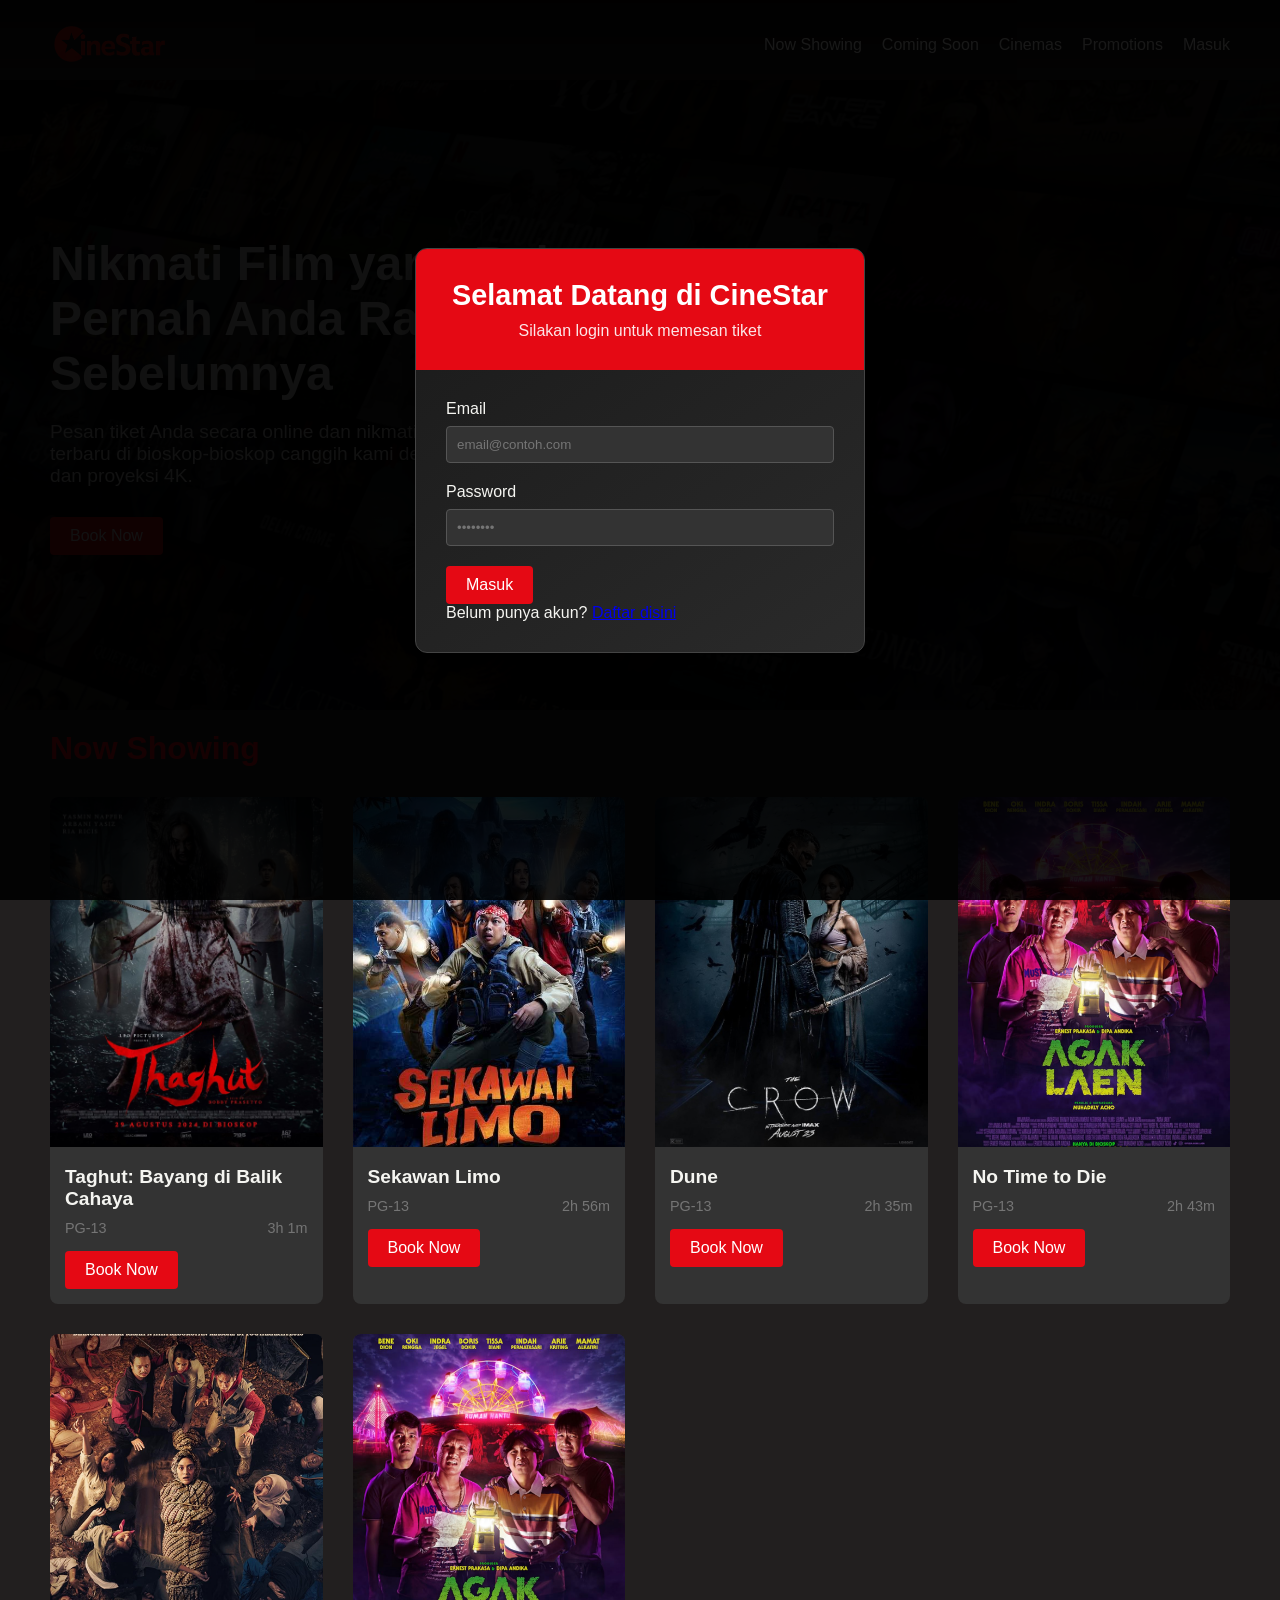
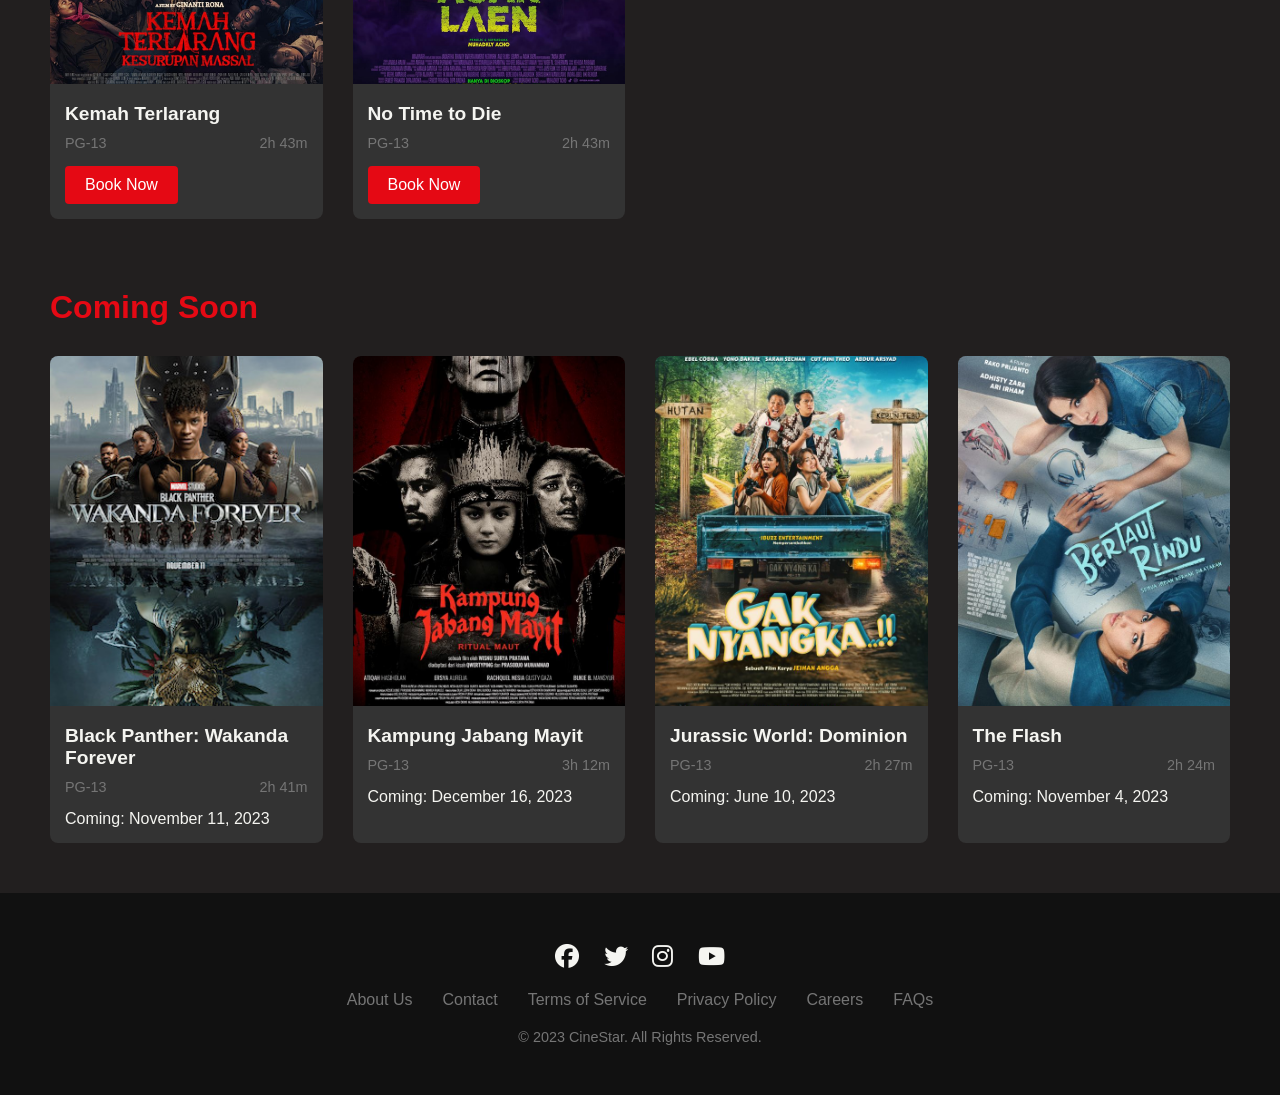
==== commit 052f0f20: "menambah gambar dll" ====
--- a/index.html
+++ b/index.html
@@ -12,17 +12,42 @@
 
 <body>
     <header id="header">
-        <a href="#" class="logo">CineStar</a>
+        <a href="#" class="logo"><img src="img/logo.png" alt="" srcset=""></a>
         <nav>
             <ul>
                 <li><a href="#now-showing">Now Showing</a></li>
                 <li><a href="#coming-soon">Coming Soon</a></li>
                 <li><a href="#cinemas">Cinemas</a></li>
-                <li><a href="#promotions">Promotions</a></li>
+                <li><a href="promosi.html">Promotions</a></li>
+                <li id="auth-nav-item" class="nav-link">
+
             </ul>
+            
         </nav>
     </header>
-
+    <div id="welcomeModal" class="welcome-modal">
+        <div class="welcome-content">
+            <div class="welcome-header">
+                <h2>Selamat Datang di <span class="logo-text">CineStar</span></h2>
+                <p>Silakan login untuk memesan tiket</p>
+            </div>
+            
+            <form id="loginForm" class="auth-form">
+                <div class="form-group">
+                    <label for="loginEmail">Email</label>
+                    <input type="email" id="loginEmail" placeholder="email@contoh.com" required>
+                </div>
+                <div class="form-group">
+                    <label for="loginPassword">Password</label>
+                    <input type="password" id="loginPassword" placeholder="••••••••" required>
+                </div>
+                <button type="submit" class="btn auth-btn">Masuk</button>
+                <div class="auth-footer">
+                    <p>Belum punya akun? <a href="#" id="showSignup">Daftar disini</a></p>
+                </div>
+            </form>
+        </div>
+    </div>
     <section class="hero">
         <div class="hero-content">
             <h1>Nikmati Film yang Belum Pernah Anda Rasakan Sebelumnya</h1>
--- a/style.css
+++ b/style.css
@@ -17,7 +17,104 @@
         background-color: var(--dark);
         color: var(--light);
     }
-
+    .welcome-modal {
+        display: none;
+        position: fixed;
+        top: 0;
+        left: 0;
+        width: 100%;
+        height: 100%;
+        background-color: rgba(0,0,0,0.9);
+        z-index: 1000;
+        align-items: center;
+        justify-content: center;
+        animation: fadeIn 0.5s ease-out;
+    }
+
+    .welcome-content {
+        background: linear-gradient(145deg, #1a1a1a, #2a2a2a);
+        width: 90%;
+        max-width: 450px;
+        border-radius: 12px;
+        overflow: hidden;
+        box-shadow: 0 10px 30px rgba(0,0,0,0.6);
+        border: 1px solid #444;
+    }
+
+    .welcome-header {
+        padding: 30px;
+        text-align: center;
+        background: var(--primary);
+        color: white;
+    }
+
+    .welcome-header h2 {
+        margin-bottom: 10px;
+        font-size: 1.8rem;
+    }
+
+    .welcome-header p {
+        opacity: 0.9;
+    }
+
+    .auth-form {
+        padding: 30px;
+    }
+    .user-dropdown {
+        position: relative;
+        display: flex;
+        align-items: center;
+        gap: 10px;
+        cursor: pointer;
+    }
+
+    .user-avatar {
+        width: 36px;
+        height: 36px;
+        border-radius: 50%;
+        background: var(--primary);
+        color: white;
+        display: flex;
+        align-items: center;
+        justify-content: center;
+        font-weight: bold;
+    }
+
+    .dropdown-menu {
+        position: absolute;
+        top: 100%;
+        right: 0;
+        background: #2a2a2a;
+        border-radius: 8px;
+        padding: 10px 0;
+        min-width: 150px;
+        box-shadow: 0 5px 15px rgba(0,0,0,0.3);
+        display: none;
+        z-index: 100;
+        border: 1px solid #444;
+    }
+
+    .dropdown-menu a, .dropdown-menu button {
+        display: block;
+        padding: 10px 20px;
+        color: #ddd;
+        text-decoration: none;
+        transition: all 0.3s;
+        background: none;
+        border: none;
+        width: 100%;
+        text-align: left;
+        cursor: pointer;
+    }
+
+    .dropdown-menu a:hover, .dropdown-menu button:hover {
+        background: #333;
+        color: var(--primary);
+    }
+
+    .user-dropdown:hover .dropdown-menu {
+        display: block;
+    }
     header {
         background: linear-gradient(to bottom, rgba(0, 0, 0, 0.7), rgba(0, 0, 0, 0));
         padding: 20px 50px;
@@ -36,11 +133,10 @@
         box-shadow: 0 2px 10px rgba(0, 0, 0, 0.5);
     }
 
-    .logo {
-        color: var(--primary);
-        font-size: 2rem;
-        font-weight: bold;
-        text-decoration: none;
+    .logo img {
+    width: 120px;
+    height: auto;
+    max-height: 50px;
     }
 
     nav ul {
@@ -66,9 +162,8 @@
     .hero {
         height: 70vh;
         background:
-            linear-gradient(rgba(0, 0, 0, 0.5), rgba(0, 0, 0, 0.5)),
-            /* Overlay transparan */
-            url('img/background.png') no-repeat center center/cover;
+        linear-gradient(rgba(0, 0, 0, 0.5), rgba(0, 0, 0, 0.5)),
+        url('img/background.png') no-repeat center center/cover;
         display: flex;
         align-items: center;
         padding: 0 50px;
@@ -85,12 +180,10 @@
         width: 100%;
         height: 100%;
         background-color: rgba(0, 0, 0, 0.5);
-        /* Ubah angka terakhir untuk mengatur redupnya */
     }
 
     .hero-content {
         position: relative;
-        /* Pastikan konten di atas overlay */
         z-index: 1;
         max-width: 600px;
     }
@@ -122,7 +215,6 @@
 
     .btn:active {
         background-color: var(--dark);
-        /* Warna saat tombol ditekan */
     }
 
     .time-slot.active {
@@ -133,6 +225,8 @@
     .now-showing,
     .coming-soon {
         padding: 50px;
+         padding-top: 100px;
+        margin-top: -80px;
     }
 
     .section-title {
@@ -145,6 +239,9 @@
         display: grid;
         grid-template-columns: repeat(auto-fill, minmax(250px, 1fr));
         gap: 30px;
+        overflow-x: auto;
+        overflow-y: hidden;
+        scroll-behavior: smooth; 
     }
 
     .movie-card {
@@ -153,6 +250,7 @@
         overflow: hidden;
         transition: transform 0.3s;
         cursor: pointer;
+        flex: 0 0 auto;
     }
 
     .movie-card:hover {
